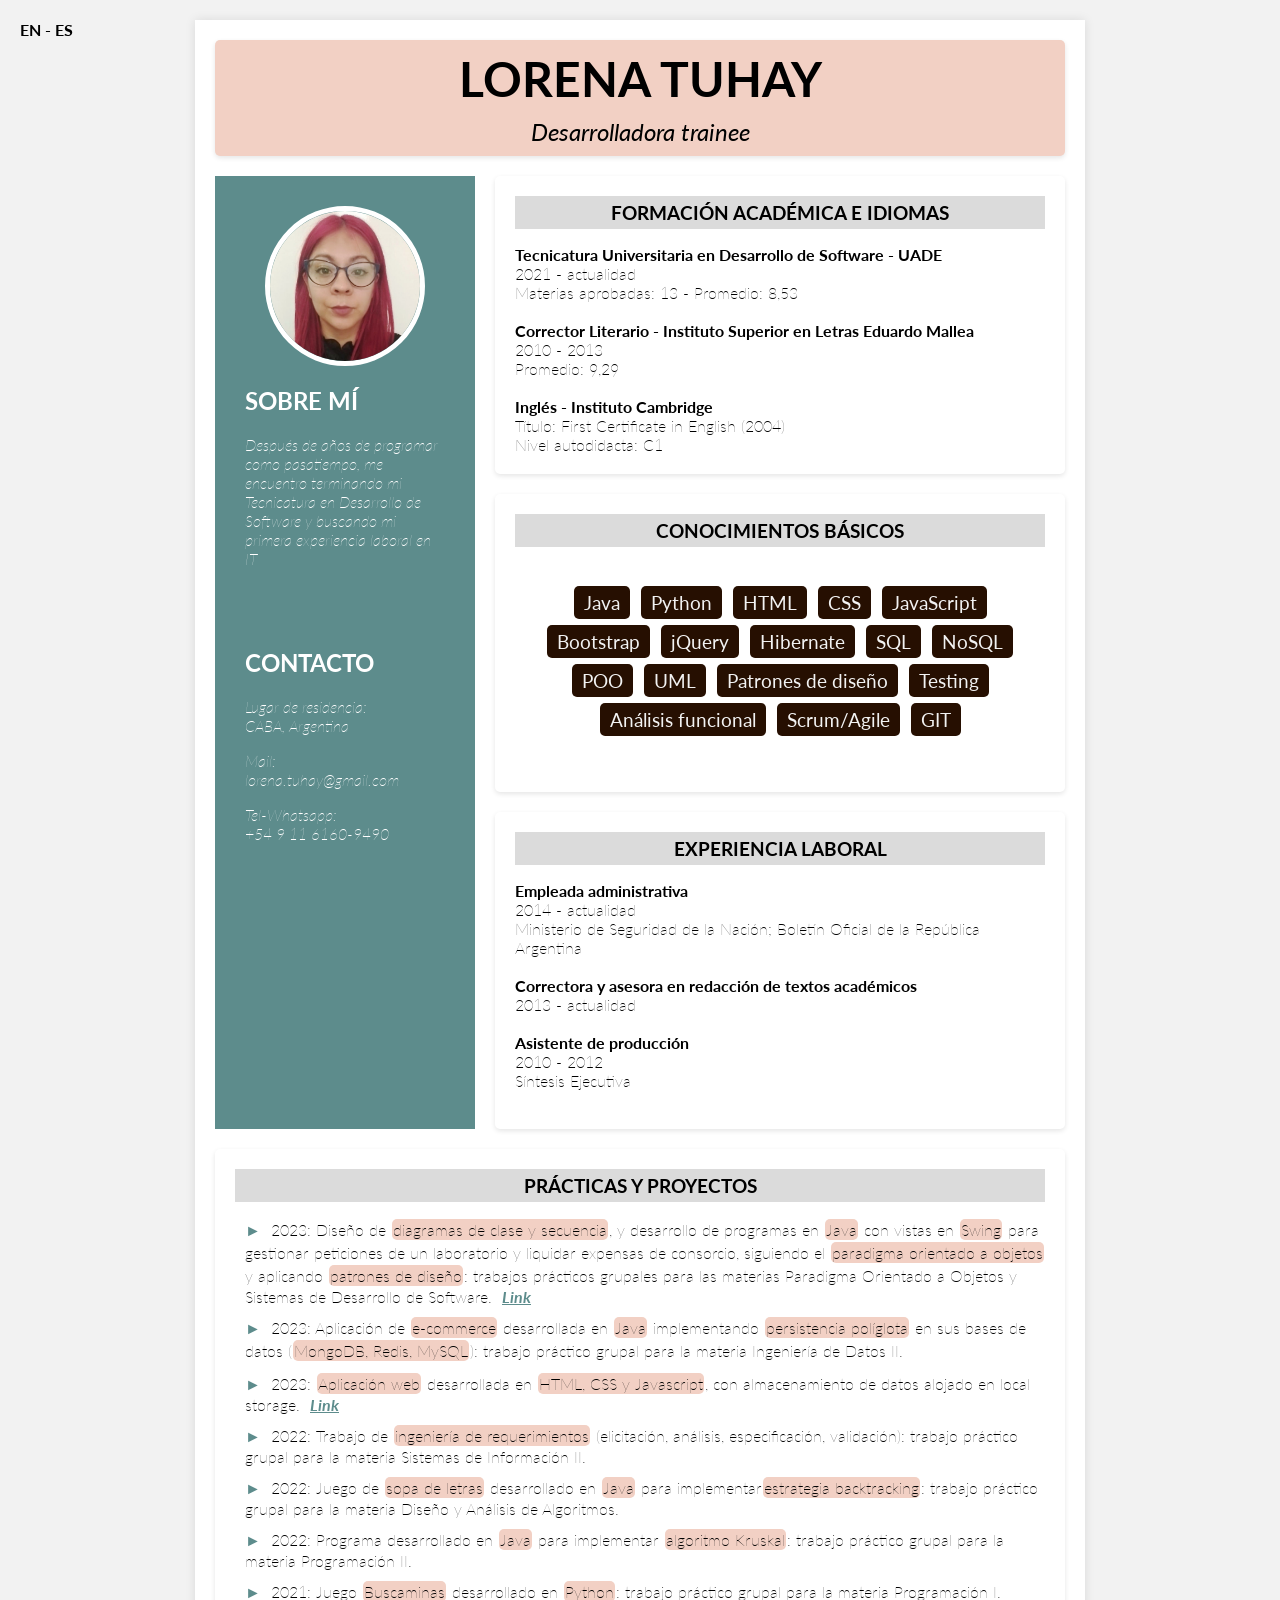
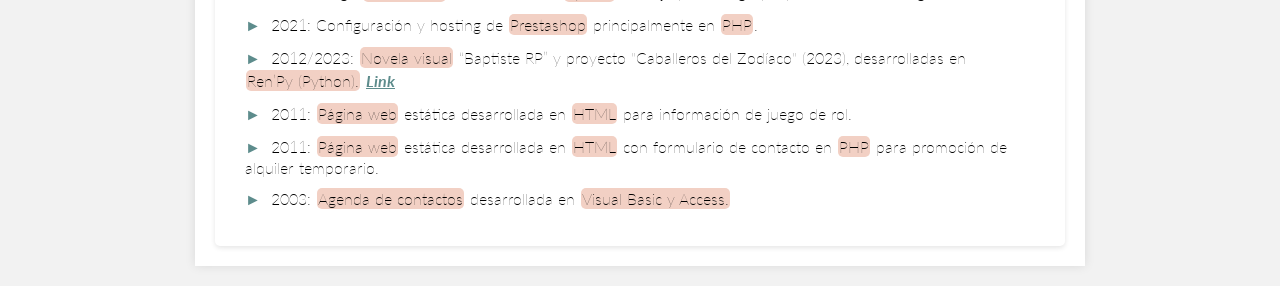
==== index.html @ 7ecaea28 "Add files via upload" ====
<!DOCTYPE html>
<html lang="es">
<head>
<meta charset="UTF-8">
<meta name="viewport" content="width=device-width, initial-scale=1.0">
<title>CV Lorena Tuhay</title>
<link rel="stylesheet" href="styles.css">
</head>
<body>
  <div class="languaje">
    <a class="languajel" href="https://ltuhay.github.io/cv-en/">EN</a> - ES
  </div>
<div class="container">
  <header>
    <div class="header-content">
      <div class="header-text">
        <h1>LORENA TUHAY</h1>
        <p class="developer">Desarrolladora trainee</p>
      </div>
    </div>
  </header>
  <div class="side-column">
    <div class="personal-info">
      <img class="foto" src="foto.jpg">
        <div class="personal">
            <h2>SOBRE MÍ</h2>
            <p>Después de años de programar como pasatiempo, me encuentro terminando mi Tecnicatura en Desarrollo de Software y buscando mi primera experiencia laboral en IT</p>
        </div>
        <div class="personal"> 
            <h2>CONTACTO</h2>
            <p>Lugar de residencia: <br>CABA, Argentina</p>
            <p>Mail: <br><a class="link-datos" href="mailto:lorena.tuhay@gmail.com">lorena.tuhay@gmail.com</a></p>
            <p>Tel-Whatsapp: <br><a class="link-datos" href="https://wa.me/5491161609490">+54 9 11 6160-9490</a></p>
        </div>
    </div>
  </div>

    <div class="section educ">
      <h2>FORMACIÓN ACADÉMICA E IDIOMAS</h2>
      <p class="subt">Tecnicatura Universitaria en Desarrollo de Software - UADE</p>
      <p class="text">2021 - actualidad </p>
      <p class="text">Materias aprobadas: 13 - Promedio: 8,53</p>
      <br>
      <p class="subt">Corrector Literario - Instituto Superior en Letras Eduardo Mallea</p>
      <p class="text">2010 - 2013 </p>
      <p class="text">Promedio: 9,29  </p>
      <br>
      <p class="subt">Inglés - Instituto Cambridge</p>
      <p class="text">Título: First Certificate in English (2004)  </p>
      <p class="text"> Nivel autodidacta: C1 </p>
    </div>
    <div class="section sw">
        <h2>CONOCIMIENTOS BÁSICOS</h2>
        <div class="skillbox">
          <span class="skill">Java</span>
          <span class="skill">Python</span>
          <span class="skill">HTML</span>
          <span class="skill">CSS</span>
          <span class="skill">JavaScript</span>
          <span class="skill">Bootstrap</span>
          <span class="skill">jQuery</span>
          <span class="skill">Hibernate</span>
          <span class="skill">SQL</span>
          <span class="skill">NoSQL</span>
          <span class="skill">POO</span>
          <span class="skill">UML</span>
          <span class="skill">Patrones de diseño</span>
          <span class="skill">Testing</span>
          <span class="skill">Análisis funcional</span>
          <span class="skill">Scrum/Agile</span>
          <span class="skill">GIT</span>
        </div>
      </div>

      <div class="section xp">
        <h2>EXPERIENCIA LABORAL</h2>
        <p class="subt">Empleada administrativa </p>
        <p class="text">2014 - actualidad </p>
        <p class="text">Ministerio de Seguridad de la Nación; Boletín Oficial de la República Argentina</p>
        <br>
        <p class="subt">Correctora y asesora en redacción de textos académicos</p>
        <p class="text">2013 - actualidad </p>
        <br>
        <p class="subt">Asistente de producción </p>
        <p class="text">2010 - 2012 </p>
        <p class="text">Síntesis Ejecutiva</p>
        <br>
    </div>  
    <div class="section proj">
        <h2>PRÁCTICAS Y PROYECTOS</h2>
        <ul class="project-list">
          <li>2023: Diseño de <span class="hl">diagramas de clase y secuencia</span>, y desarrollo de programas en <span class="hl">Java</span> con vistas en <span class="hl">Swing</span> para gestionar peticiones de un laboratorio y liquidar expensas de consorcio, siguiendo el <span class="hl">paradigma orientado a objetos</span> y aplicando <span class="hl">patrones de diseño</span>: trabajos prácticos grupales para las materias Paradigma Orientado a Objetos y Sistemas de Desarrollo de Software. <a class="link" target="_blank" href="https://github.com/LTuhay/expensas">Link</a></li>
          <li>2023: Aplicación de <span class="hl">e-commerce</span> desarrollada en <span class="hl">Java</span> implementando <span class="hl">persistencia políglota</span> en sus bases de datos (<span class="hl">MongoDB, Redis, MySQL</span>): trabajo práctico grupal para la materia Ingeniería de Datos II.</li>
          <li>2023: <span class="hl">Aplicación web</span> desarrollada en <span class="hl">HTML, CSS y Javascript</span>, con almacenamiento de datos alojado en local storage. <a class="link" target="_blank" href="https://64541ad31f47810dac352b8a--glowing-dusk-a3941d.netlify.app/">Link</a>
          <li>2022: Trabajo de <span class="hl">ingeniería de requerimientos</span> (elicitación, análisis, especificación, validación): trabajo práctico grupal para la materia Sistemas de Información II.</li>
          <li>2022: Juego de <span class="hl">sopa de letras</span> desarrollado en <span class="hl">Java</span> para implementar<span class="hl">estrategia backtracking</span>: trabajo práctico grupal para la materia Diseño y Análisis de Algoritmos.</li>
          <li>2022: Programa desarrollado en <span class="hl">Java</span> para implementar <span class="hl">algoritmo Kruskal</span>: trabajo práctico grupal para la materia Programación II.</li>
          <li>2021: Juego <span class="hl">Buscaminas</span> desarrollado en <span class="hl">Python</span>: trabajo práctico grupal para la materia Programación I.</li>
          <li>2021: Configuración y hosting de <span class="hl">Prestashop</span> principalmente en <span class="hl">PHP</span>.</li>
          <li>2012/2023: <span class="hl">Novela visual</span> “Baptiste RP” y proyecto "Caballeros del Zodíaco" (2023), desarrolladas en <span class="hl">Ren’Py (Python).</span><a class="link" target="_blank" href="juegos.html">Link</a></li>
          <li>2011: <span class="hl">Página web</span> estática desarrollada en <span class="hl">HTML</span> para información de juego de rol.</li>
          <li>2011: <span class="hl">Página web</span> estática desarrollada en <span class="hl">HTML</span> con formulario de contacto en <span class="hl">PHP</span> para promoción de alquiler temporario.</li>
          <li>2003: <span class="hl">Agenda de contactos</span> desarrollada en <span class="hl">Visual Basic y Access.</span></li>
        </ul>  
  </div>
</div>
</body>
</html>
---- styles.css ----
@import url('https://fonts.googleapis.com/css2?family=Lato:wght@900&display=swap');

@import url('https://fonts.googleapis.com/css2?family=Lato:ital,wght@0,400;0,900;1,400&family=Lato:ital@1&family=Oswald:wght@200;700&display=swap');


body {
  background-color: #F2F2F2;
  margin: 0;
  padding: 0;
  font-family: Lato;
}

.container {
  max-width: 850px;
  margin: 20px auto;
  background-color: white;
  padding: 20px;
  box-shadow: 0 0 10px rgba(0, 0, 0, 0.1);
  display: grid;
  grid-template-columns:  1fr 1fr 1fr 1fr;    
  grid-template-rows: 0.1fr 1fr 1fr;
  grid-gap: 20px;
}

header {
  grid-column-start:1;
  grid-column-end:5;
  grid-row-start:1;
  grid-row-end:2;
  background-color: #F2D0C4;
  text-align: center;
  border-radius: 5px;
  box-shadow: 0 2px 5px rgba(0, 0, 0, 0.1);
}

.side-column {
  grid-column-start: 1;    
  grid-column-end: 1;
  grid-row-start: 2;
  grid-row-end: 5;
  padding: 10px 20px 20px 20px;
  background-color: #5D8C8C;
  color: white;

}

.foto {
  margin-bottom: 20px;
  float: left; 
  margin-right: 20px; 
  margin-left: 20px;
  width: 150px;
  height: 150px;
  border-radius: 50%;
  border: 5px solid white;
}

.personal-info {
  padding: 20px 10px 10px 10px;
  border-radius: 5px;
}

.personal-info div {
  margin-bottom: 5em;
}

h1 {
  color: black;
  text-align: center;
  font-size: 3em;
  margin: 10px;
}

.developer {
  color: black;
  text-align: center;
  font-size: 1.5em;
  font-style: italic;
  padding: 0;
  margin: 10px;
}

.section {
  background-color: white;
  padding: 20px;
  border-radius: 5px;
  box-shadow: 0 2px 5px rgba(0, 0, 0, 0.1);
}

.educ {
  grid-column-start:2;
  grid-column-end: 5;
  grid-row-start:2;
  grid-row-end:3;
}

.sw {
  grid-column-start:2;
  grid-column-end: 5;
  grid-row-start:3;
  grid-row-end:4;
}

.proj {
  grid-column-start:1;
  grid-column-end: 5;
  grid-row-start:5;
  grid-row-end:6;

}

.xp {
  grid-column-start:2;
  grid-column-end: 5;
  grid-row-start:4;
  grid-row-end:5;
}

.educ h2, .sw h2, .xp h2, .proj h2 {
  background-color: #dbdbdb;
  margin-top: 0;
  padding: 5px;
  font-size: 1.2em;
  text-align: center;
}

.subt {
  font-weight: bold;
}

.text {
  font-weight: lighter;
}


.personal-info p {
  font-style: italic;
  font-weight: lighter;
}

.subt, .text {
  margin: 0;
}

.skillbox {
  padding: 20px;
  font-size: larger;
  text-align: center;
}

.skill {
  display: inline-block;
  background-color: #260F01;
  color: #F2F2F2;
  padding: 5px 10px;
  margin: 3px;
  border-radius: 5px;
}

.skill:hover {
  background-color: #F2F2F2;
  color: #260F01;
}

.projects {
  background-color: white;
  padding: 20px;
  border-radius: 5px;
  box-shadow: 0 2px 5px rgba(0, 0, 0, 0.1);
}

.project-list {
  list-style: none; 
  padding-left: 0; 
}

.project-list li {
  font-weight: lighter;
  margin-bottom: 10px; 
  margin-left: 10px;
  position: relative; 
}

.project-list li::before {
  content: "►"; 
  margin-right: 10px; 
  font-weight: bolder;
  color: #5D8C8C;
}

.link-datos {
  text-decoration: none; 
  color: white;
}

.link-datos:hover {
  text-decoration: underline; 
}

.hl {
  display: inline-block;
  background-color:#F2D0C4;
  padding: 1px;
  margin: 1px;
  border-radius: 5px;
}

.link {
  color: #5D8C8C;
  font-style: italic;
  padding-left: 5px;
  text-decoration: underline;
  font-weight: bold;
}

.link:hover {
  text-decoration: none;
}

.languaje {
  position: absolute; 
  top: 10px; 
  left: 10px;
  padding: 5px;
  margin: 5px;
  font-weight: bolder;
}

.languajel {
  color: black;
  text-decoration: none;
}

.languajel:hover {
  text-decoration: underline
}

@media (max-width: 768px) {
  .container {
    display: grid;
    grid-template-columns: 1fr;    
    grid-template-rows: 0.5fr; 
    grid-gap: 10px;
  }

  header {
    flex: 1;
  }

  h1 { 
    font-size: 2em;
  }

  .developer {
    font-size: 1em;
  }

  .header-content {
    display: flex;
    flex-direction: column;
    align-items: center;
    padding: 10px;
  }

  .foto {
    width: 150px;
    height: 150px;
    float: none; 
    margin: 0 auto 5px; 
  }



  .side-column{  
    grid-column-start:1;
    grid-column-end:2;
    grid-row-start: 2;
    grid-row-end: 3;
    padding: 0px;
  }

  .educ {
    grid-column-start:2;
    grid-column-end:5;
    grid-row-start: 2;
    grid-row-end: 3;
  }

.sw {
    grid-column-start:1;
    grid-column-end:5;
    grid-row-start: 3;
    grid-row-end: 4;
}

.proj {
  grid-column-start:1;
  grid-column-end:5;
  grid-row-start: 5;
  grid-row-end: 6;

}

.xp {
  grid-column-start:1;
  grid-column-end:5;
  grid-row-start: 4;
  grid-row-end: 5;
}

  .section {
    padding: 10px; 
  }

  

}
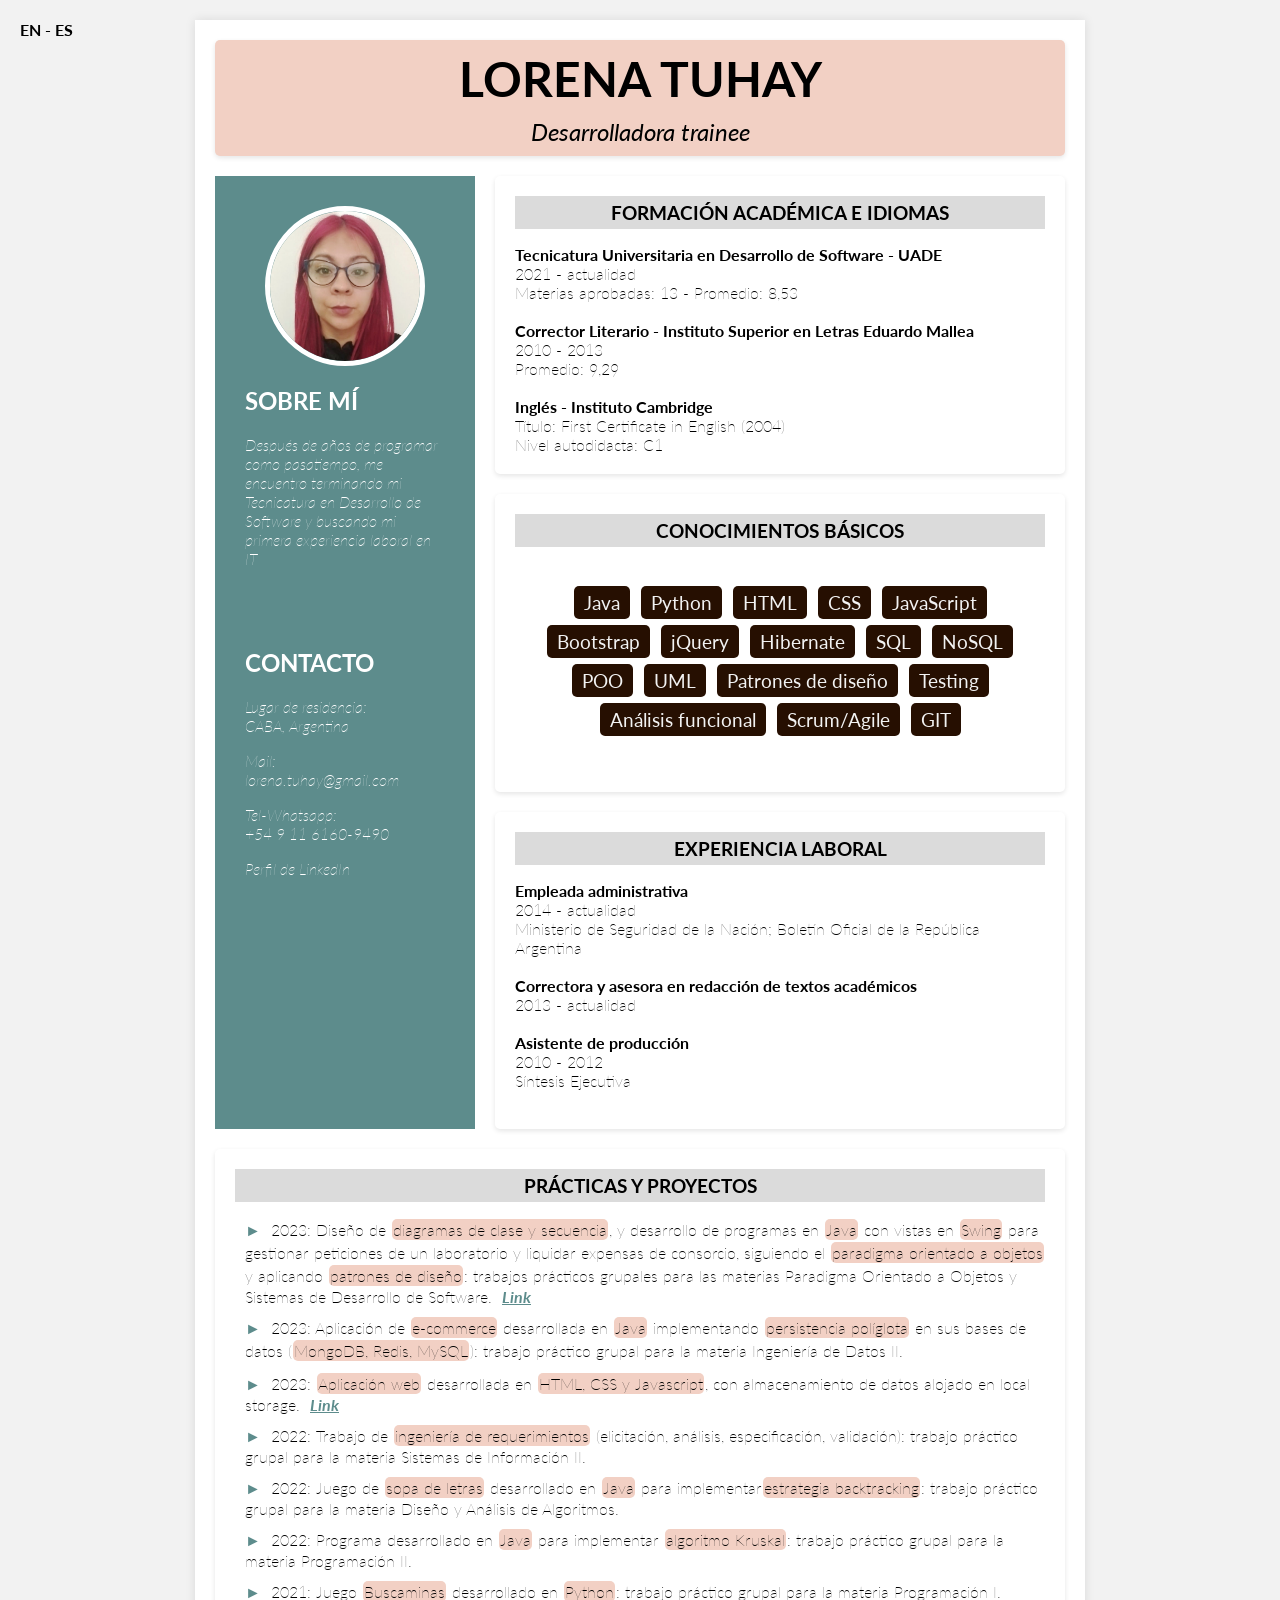
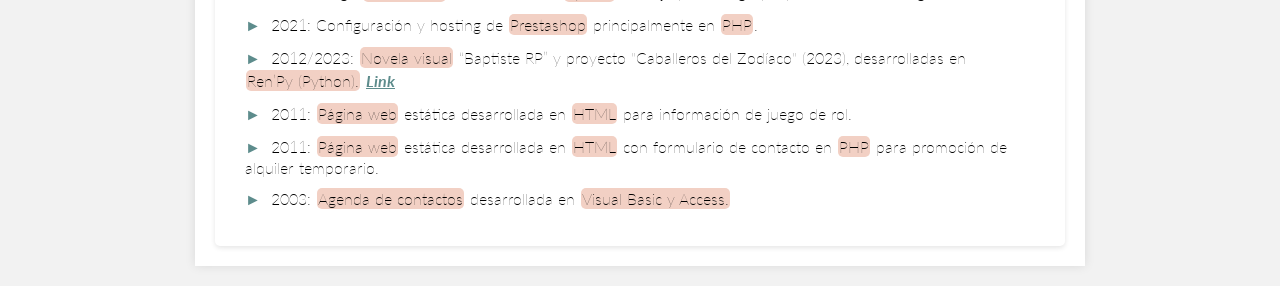
==== commit 27382e0e: "Add files via upload" ====
--- a/index.html
+++ b/index.html
@@ -31,6 +31,7 @@
             <p>Lugar de residencia: <br>CABA, Argentina</p>
             <p>Mail: <br><a class="link-datos" href="mailto:lorena.tuhay@gmail.com">lorena.tuhay@gmail.com</a></p>
             <p>Tel-Whatsapp: <br><a class="link-datos" href="https://wa.me/5491161609490">+54 9 11 6160-9490</a></p>
+            <p><a class="link-datos" href="https://www.linkedin.com/in/lorena-tuhay-292085218/">Perfil de LinkedIn</a></p>
         </div>
     </div>
   </div>
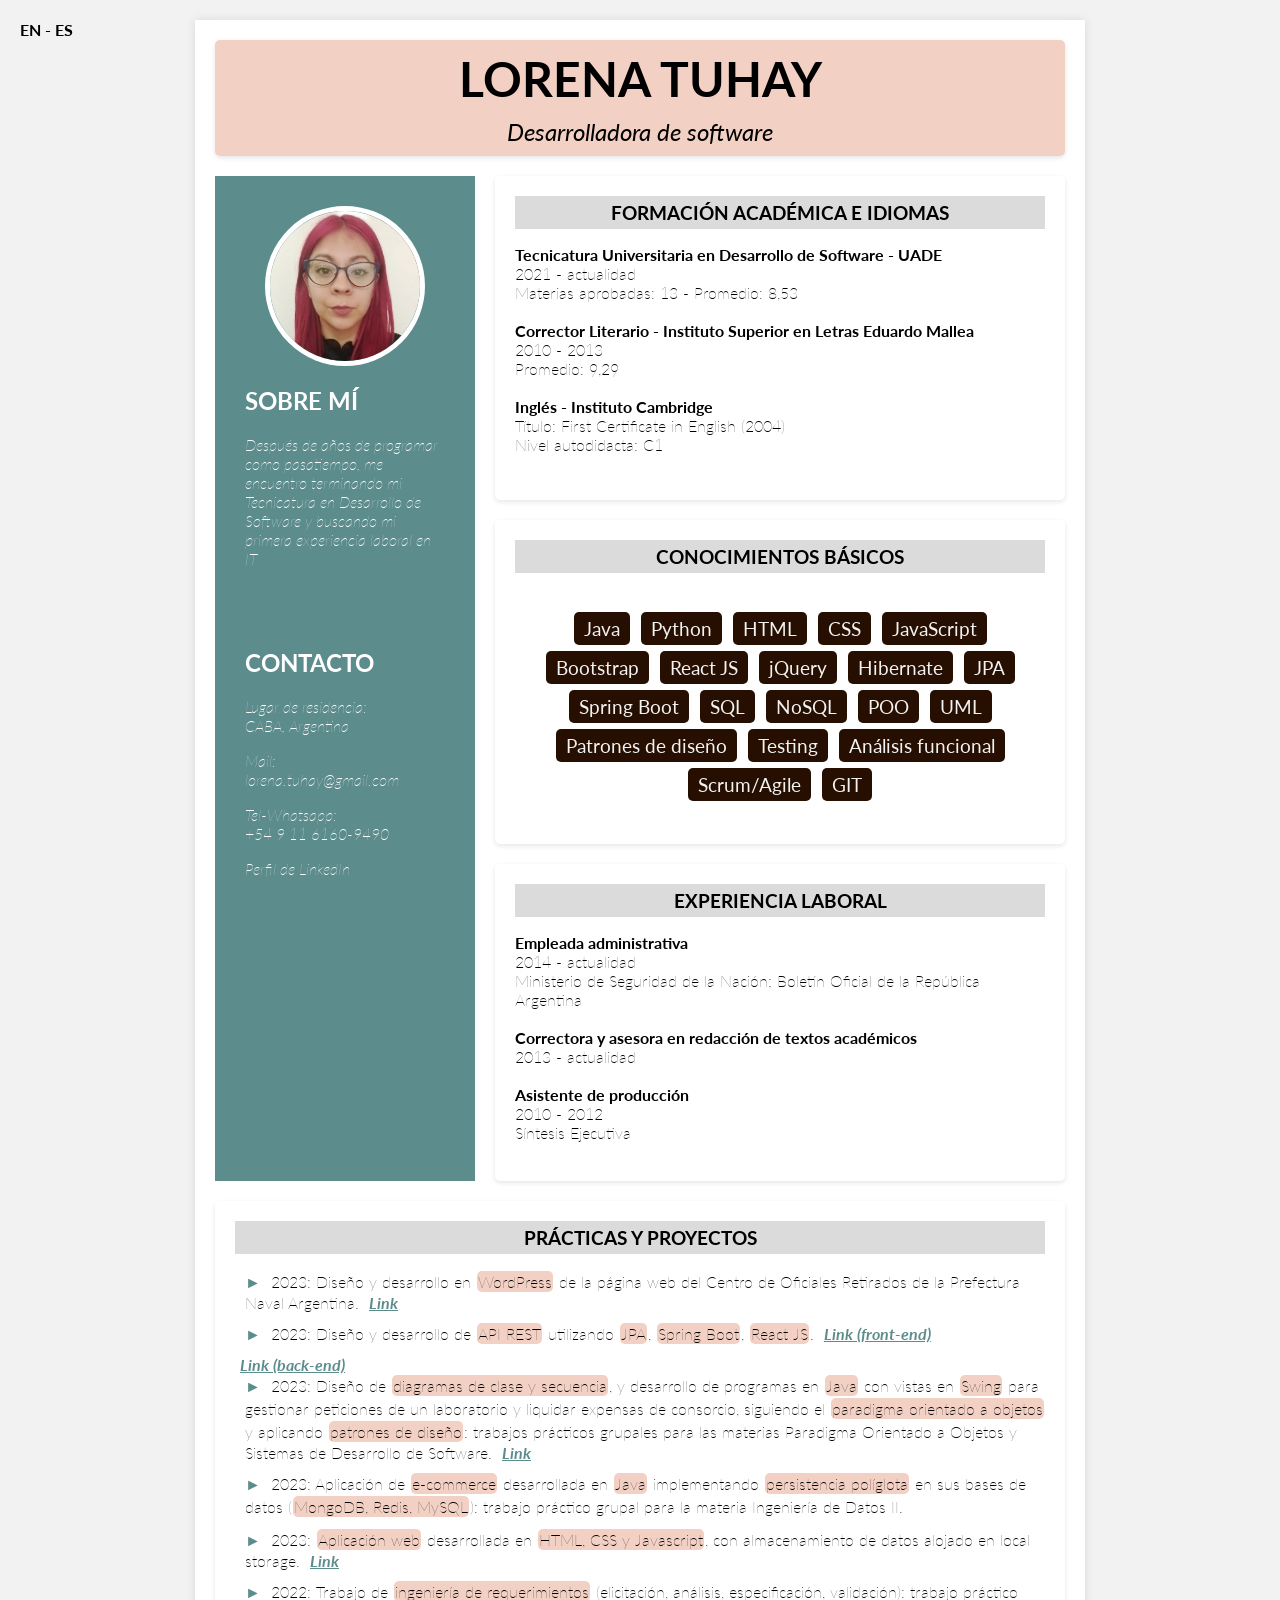
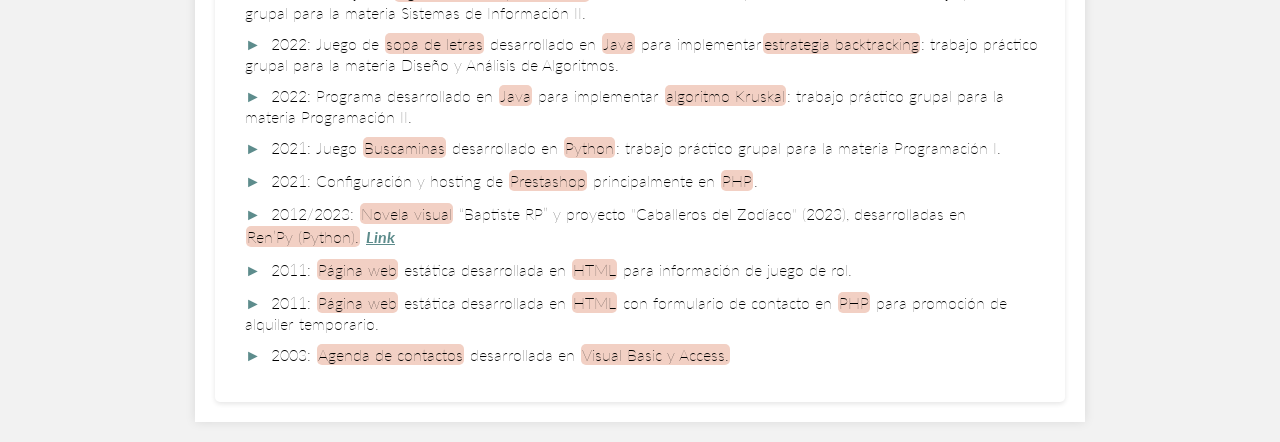
==== commit 4c8aa2e8: "Add files via upload" ====
--- a/index.html
+++ b/index.html
@@ -15,7 +15,7 @@
     <div class="header-content">
       <div class="header-text">
         <h1>LORENA TUHAY</h1>
-        <p class="developer">Desarrolladora trainee</p>
+        <p class="developer">Desarrolladora de software</p>
       </div>
     </div>
   </header>
@@ -59,8 +59,11 @@
           <span class="skill">CSS</span>
           <span class="skill">JavaScript</span>
           <span class="skill">Bootstrap</span>
+          <span class="skill">React JS</span>
           <span class="skill">jQuery</span>
           <span class="skill">Hibernate</span>
+          <span class="skill">JPA</span>
+          <span class="skill">Spring Boot</span>
           <span class="skill">SQL</span>
           <span class="skill">NoSQL</span>
           <span class="skill">POO</span>
@@ -90,6 +93,8 @@
     <div class="section proj">
         <h2>PRÁCTICAS Y PROYECTOS</h2>
         <ul class="project-list">
+          <li>2023: Diseño y desarrollo en <span class="hl">WordPress</span> de la página web del Centro de Oficiales Retirados de la Prefectura Naval Argentina. <a class="link" target="_blank" href="https://corpna.mutual.ar/">Link</a></li>
+          <li>2023: Diseño y desarrollo de <span class="hl">API REST</span> utilizando <span class="hl">JPA</span>, <span class="hl">Spring Boot</span>, <span class="hl">React JS</span>. <a class="link" target="_blank" href="https://github.com/LTuhay/reclamos_front">Link (front-end)</a></li> <a class="link" target="_blank" href="https://github.com/LTuhay/reclamos_back">Link (back-end)</a></li>
           <li>2023: Diseño de <span class="hl">diagramas de clase y secuencia</span>, y desarrollo de programas en <span class="hl">Java</span> con vistas en <span class="hl">Swing</span> para gestionar peticiones de un laboratorio y liquidar expensas de consorcio, siguiendo el <span class="hl">paradigma orientado a objetos</span> y aplicando <span class="hl">patrones de diseño</span>: trabajos prácticos grupales para las materias Paradigma Orientado a Objetos y Sistemas de Desarrollo de Software. <a class="link" target="_blank" href="https://github.com/LTuhay/expensas">Link</a></li>
           <li>2023: Aplicación de <span class="hl">e-commerce</span> desarrollada en <span class="hl">Java</span> implementando <span class="hl">persistencia políglota</span> en sus bases de datos (<span class="hl">MongoDB, Redis, MySQL</span>): trabajo práctico grupal para la materia Ingeniería de Datos II.</li>
           <li>2023: <span class="hl">Aplicación web</span> desarrollada en <span class="hl">HTML, CSS y Javascript</span>, con almacenamiento de datos alojado en local storage. <a class="link" target="_blank" href="https://64541ad31f47810dac352b8a--glowing-dusk-a3941d.netlify.app/">Link</a>
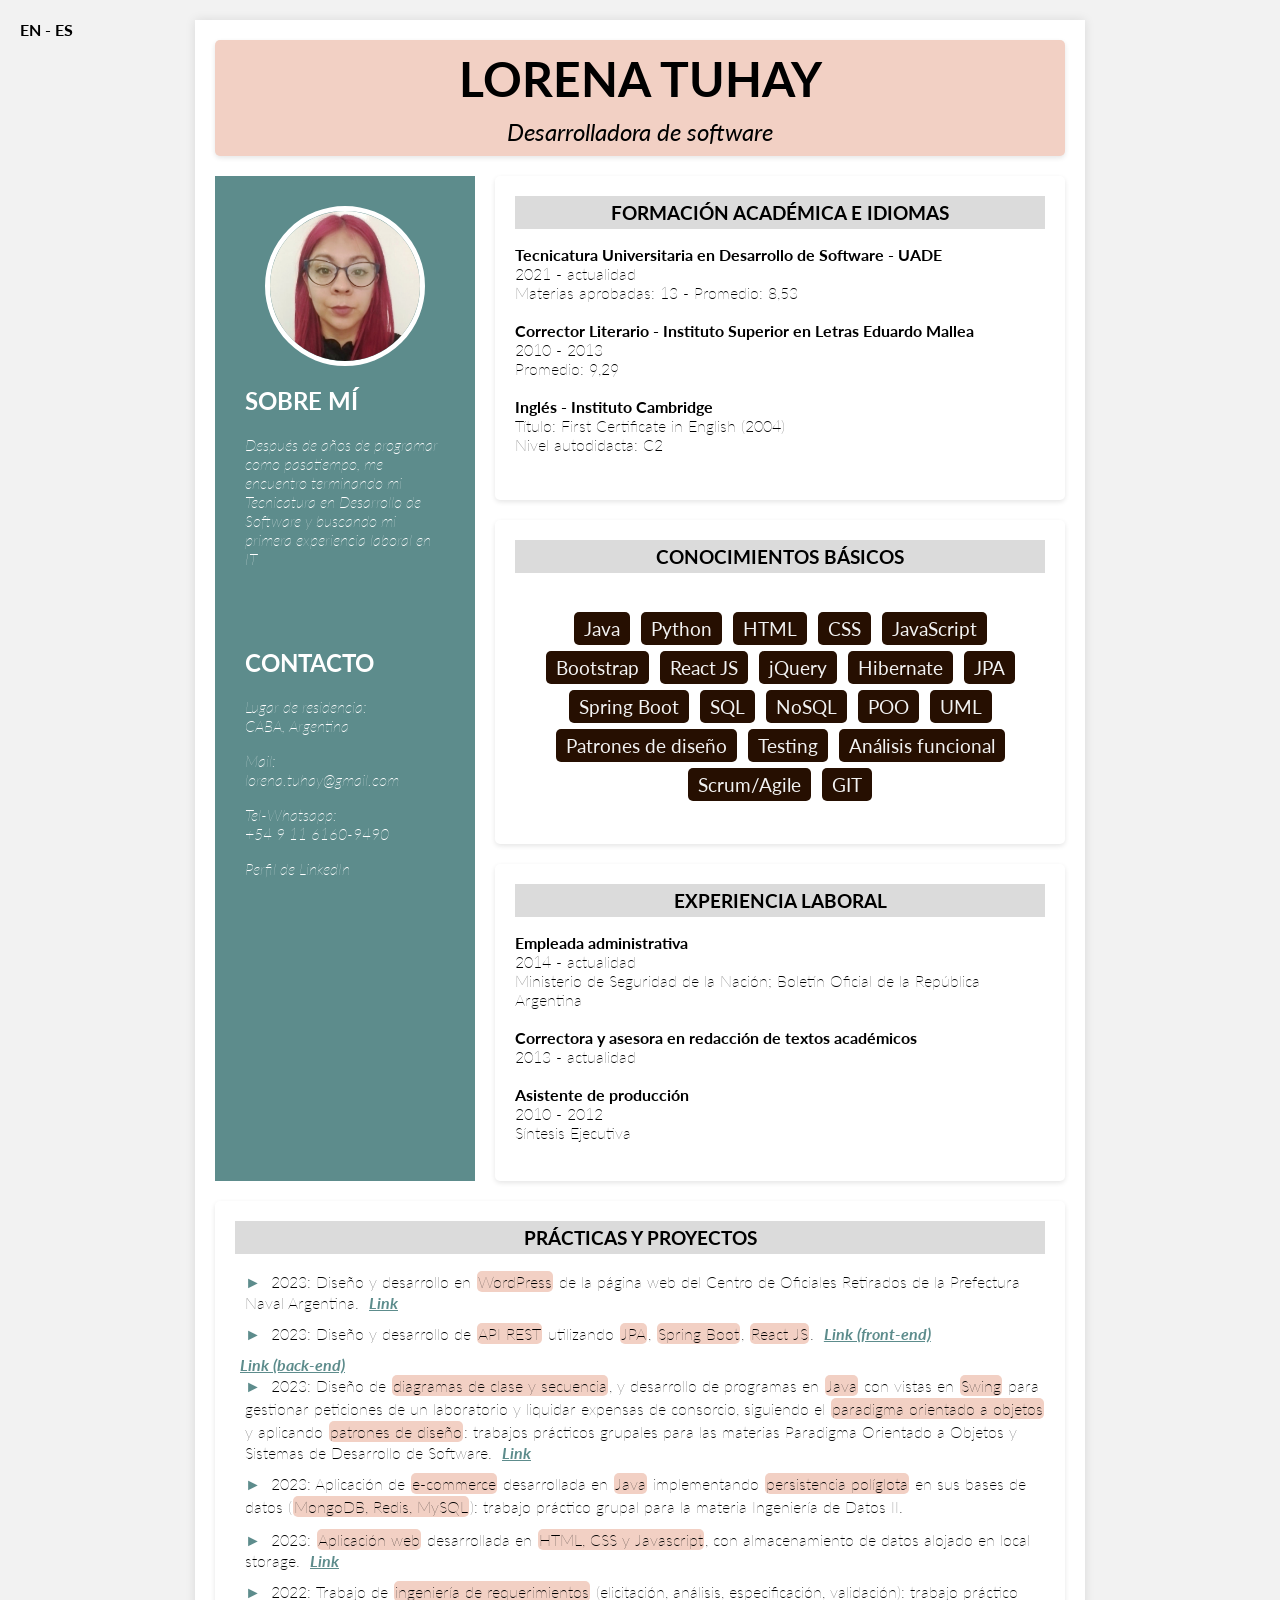
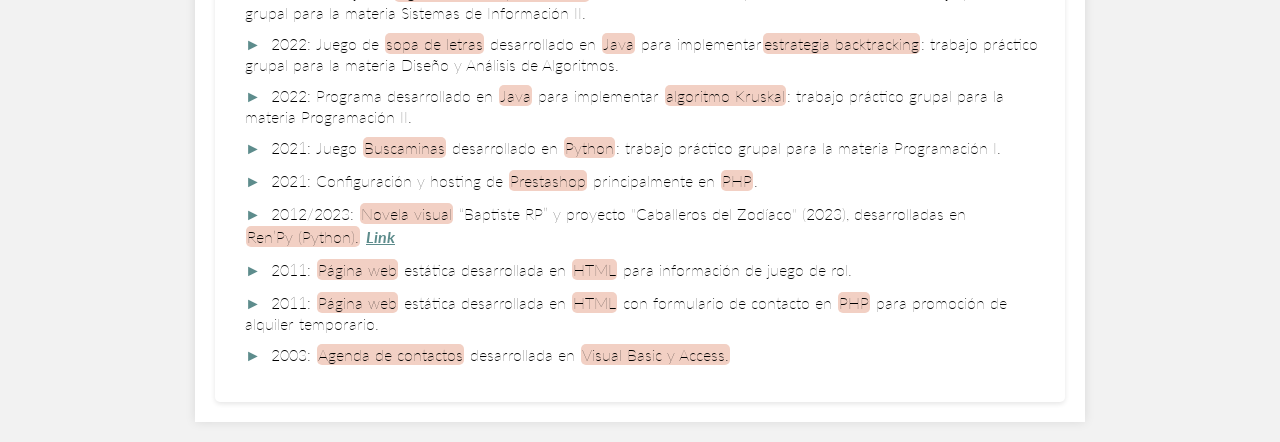
==== commit 544c9f49: "Update index.html" ====
--- a/index.html
+++ b/index.html
@@ -48,7 +48,7 @@
       <br>
       <p class="subt">Inglés - Instituto Cambridge</p>
       <p class="text">Título: First Certificate in English (2004)  </p>
-      <p class="text"> Nivel autodidacta: C1 </p>
+      <p class="text"> Nivel autodidacta: C2 </p>
     </div>
     <div class="section sw">
         <h2>CONOCIMIENTOS BÁSICOS</h2>
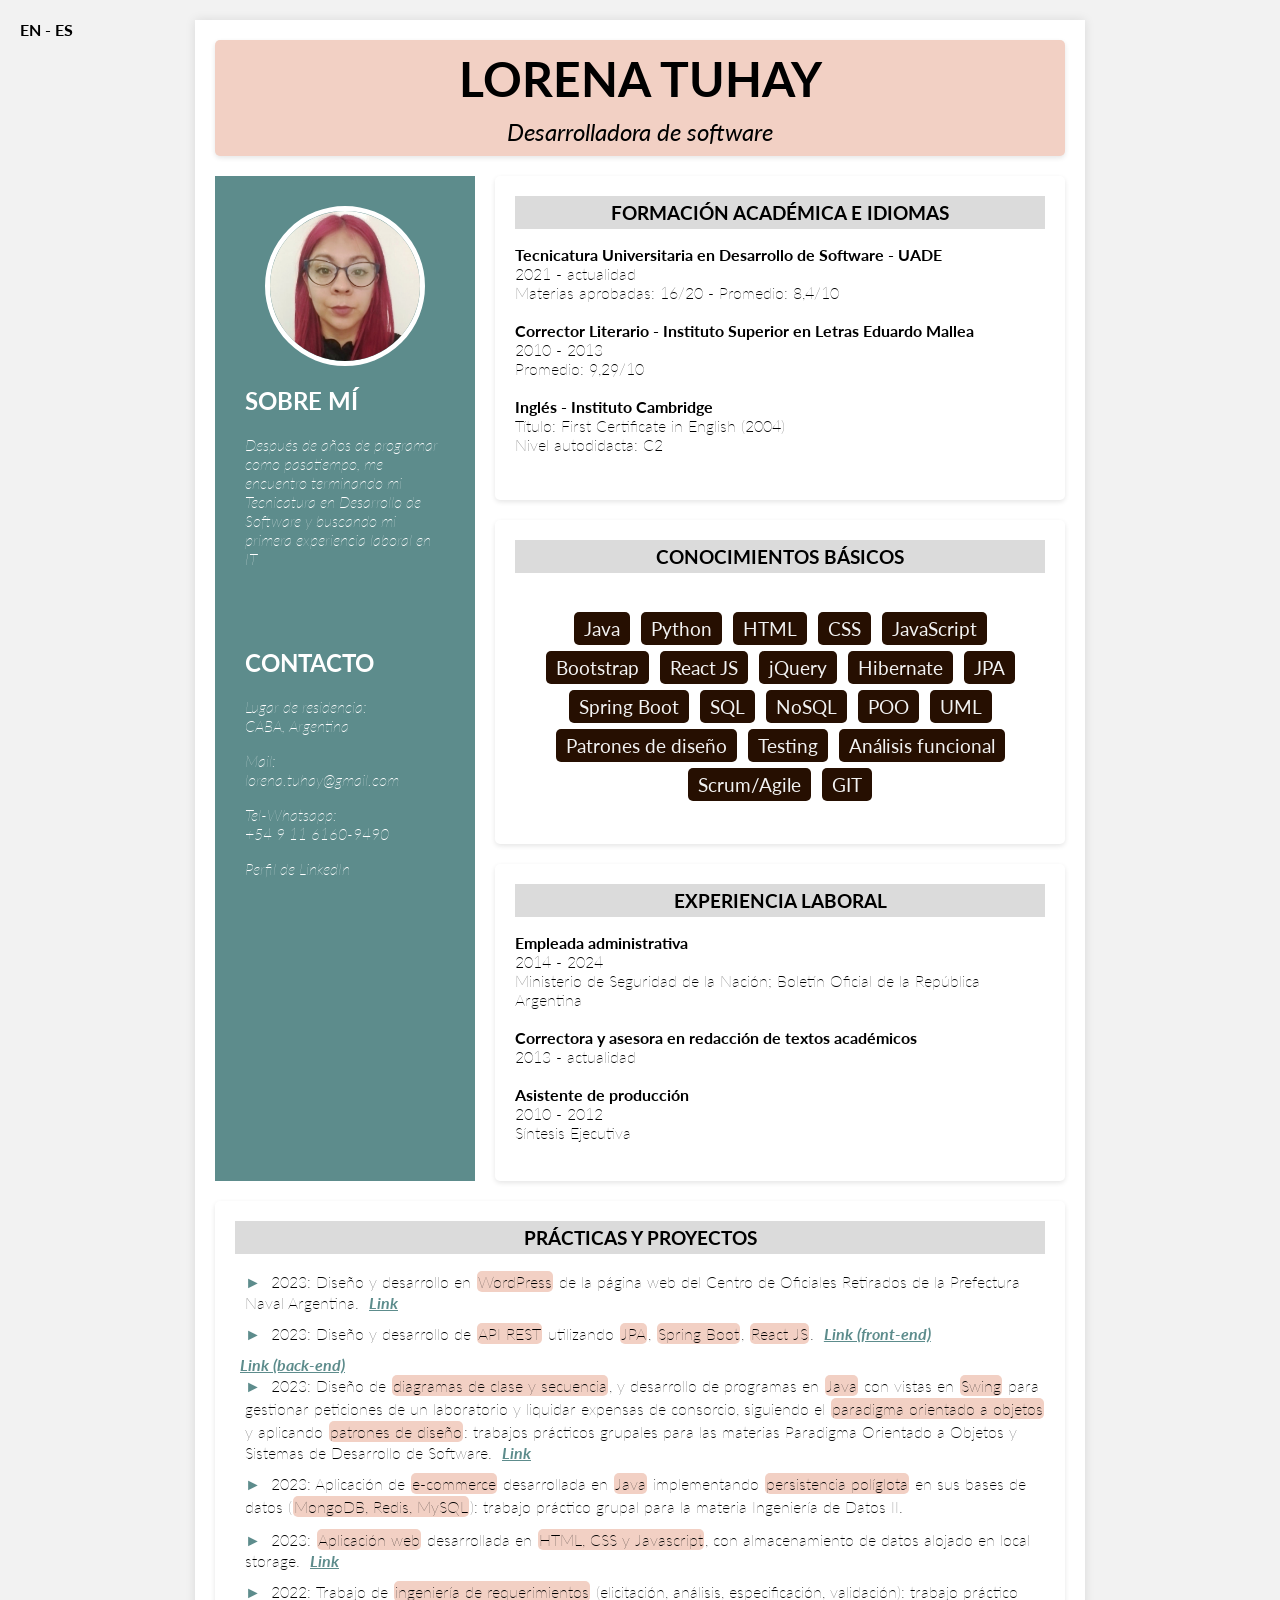
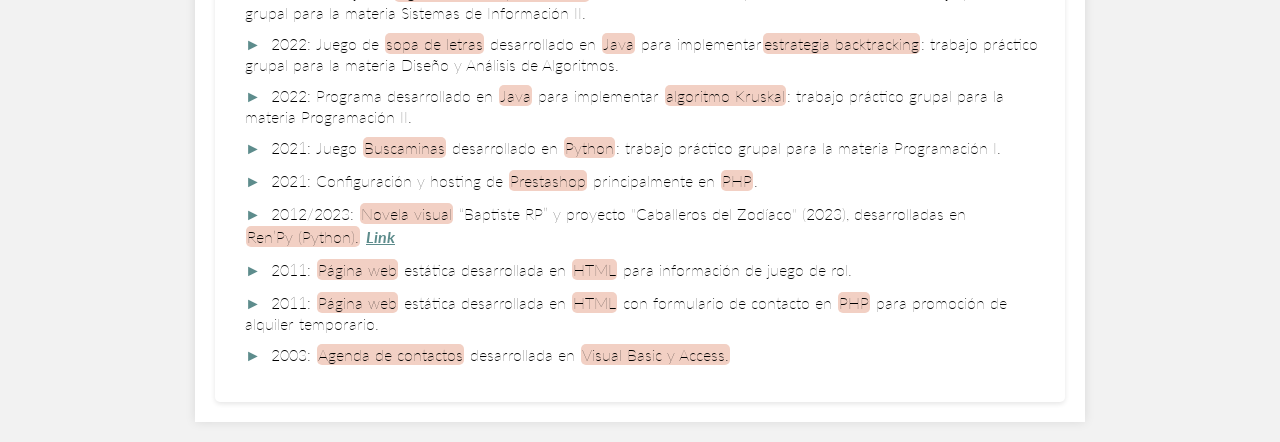
==== commit 313caba3: "Add files via upload" ====
--- a/index.html
+++ b/index.html
@@ -40,11 +40,11 @@
       <h2>FORMACIÓN ACADÉMICA E IDIOMAS</h2>
       <p class="subt">Tecnicatura Universitaria en Desarrollo de Software - UADE</p>
       <p class="text">2021 - actualidad </p>
-      <p class="text">Materias aprobadas: 13 - Promedio: 8,53</p>
+      <p class="text">Materias aprobadas: 16/20 - Promedio: 8,4/10</p>
       <br>
       <p class="subt">Corrector Literario - Instituto Superior en Letras Eduardo Mallea</p>
       <p class="text">2010 - 2013 </p>
-      <p class="text">Promedio: 9,29  </p>
+      <p class="text">Promedio: 9,29/10  </p>
       <br>
       <p class="subt">Inglés - Instituto Cambridge</p>
       <p class="text">Título: First Certificate in English (2004)  </p>
@@ -79,7 +79,7 @@
       <div class="section xp">
         <h2>EXPERIENCIA LABORAL</h2>
         <p class="subt">Empleada administrativa </p>
-        <p class="text">2014 - actualidad </p>
+        <p class="text">2014 - 2024 </p>
         <p class="text">Ministerio de Seguridad de la Nación; Boletín Oficial de la República Argentina</p>
         <br>
         <p class="subt">Correctora y asesora en redacción de textos académicos</p>
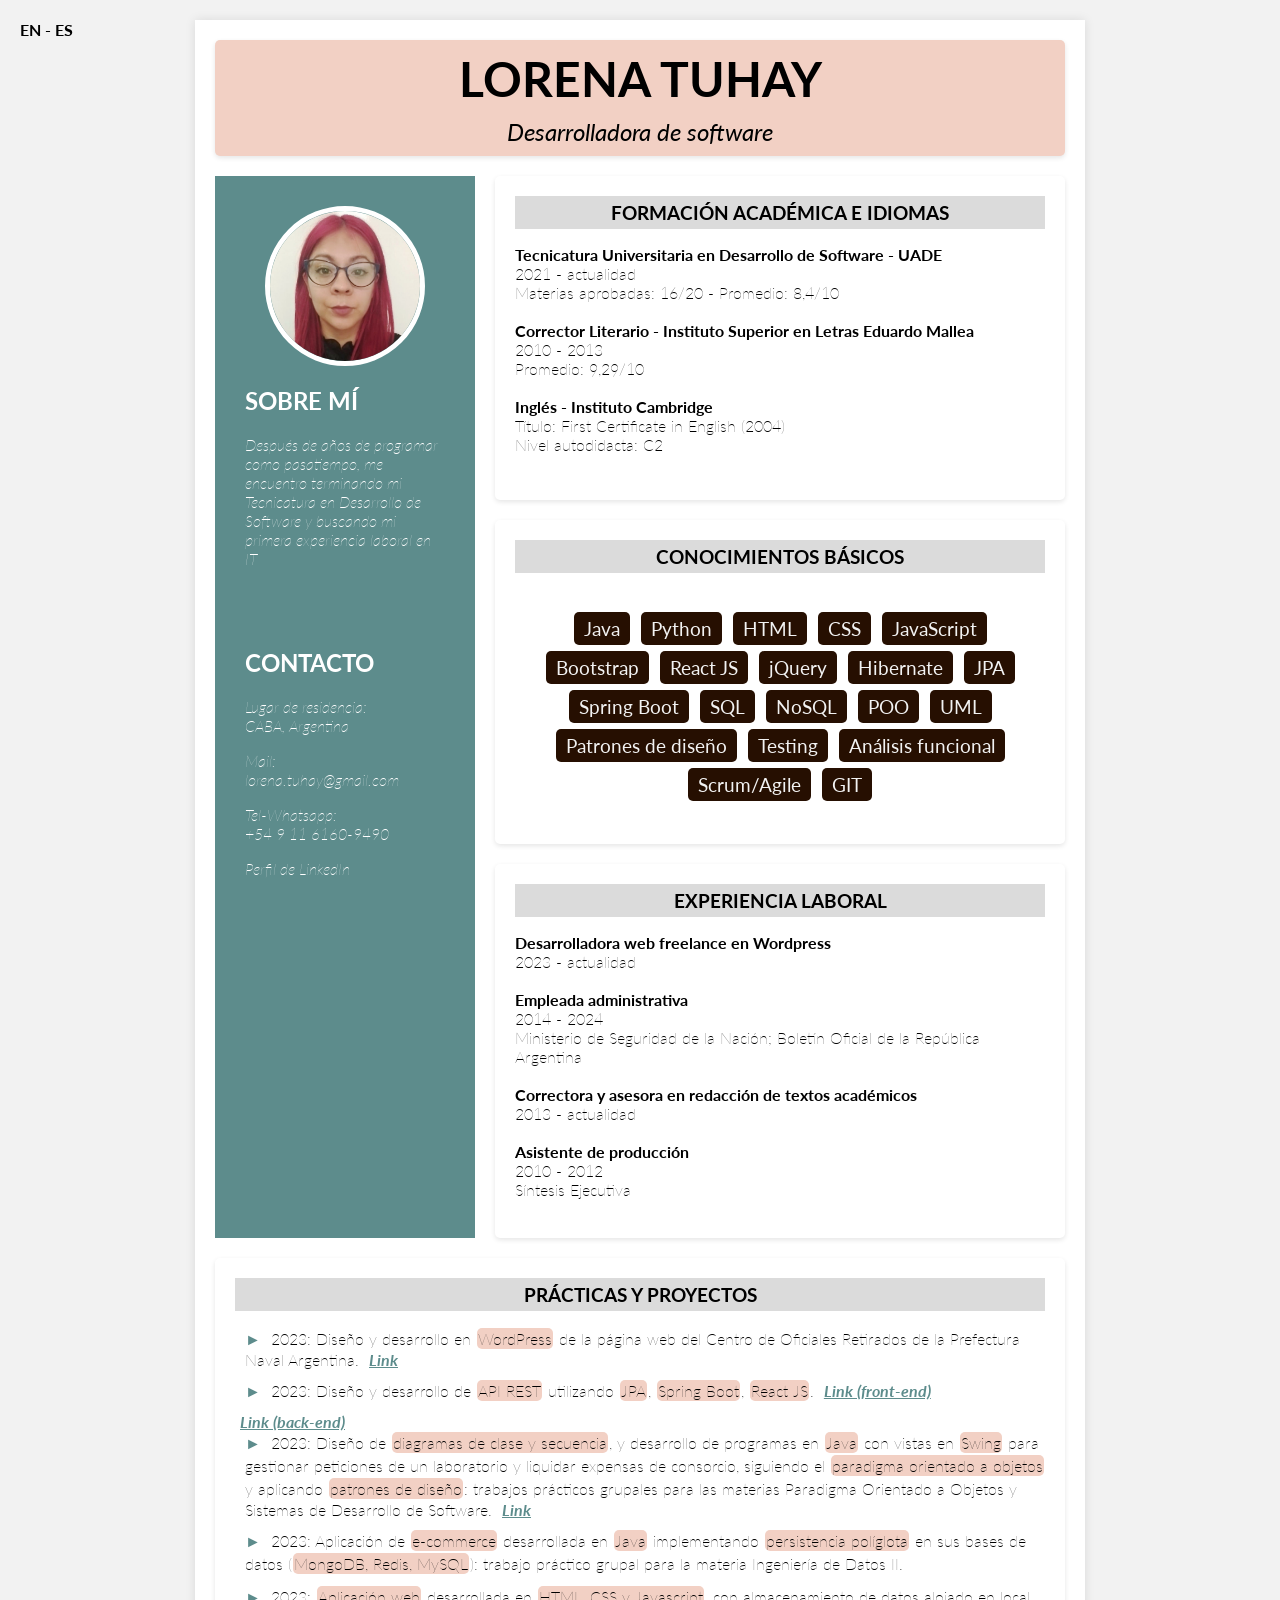
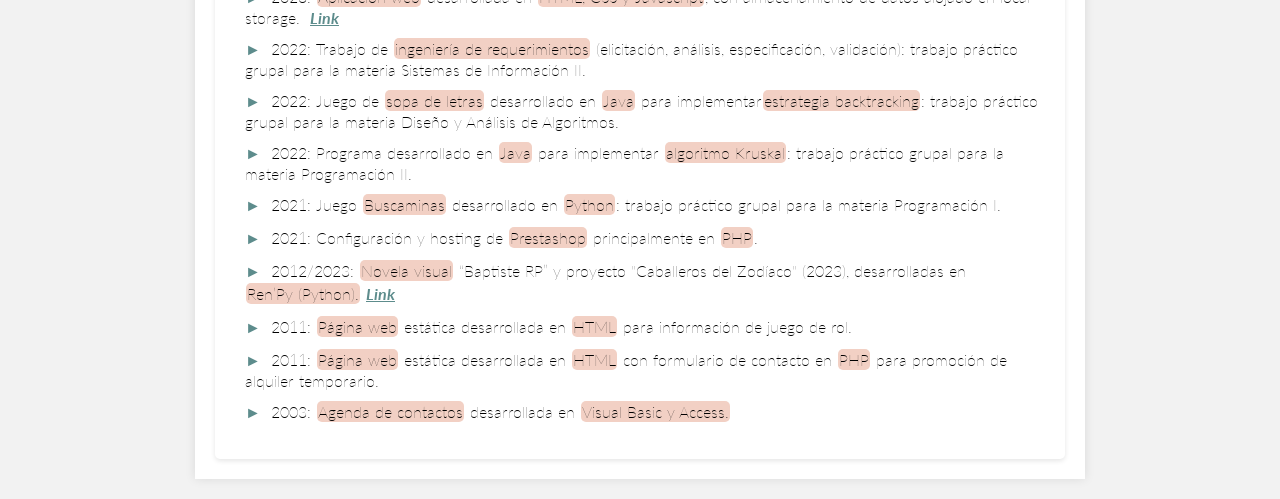
==== commit 3782fcee: "Add files via upload" ====
--- a/index.html
+++ b/index.html
@@ -78,6 +78,9 @@
 
       <div class="section xp">
         <h2>EXPERIENCIA LABORAL</h2>
+        <p class="subt">Desarrolladora web freelance en Wordpress </p>
+        <p class="text">2023 - actualidad </p>
+        <br>
         <p class="subt">Empleada administrativa </p>
         <p class="text">2014 - 2024 </p>
         <p class="text">Ministerio de Seguridad de la Nación; Boletín Oficial de la República Argentina</p>
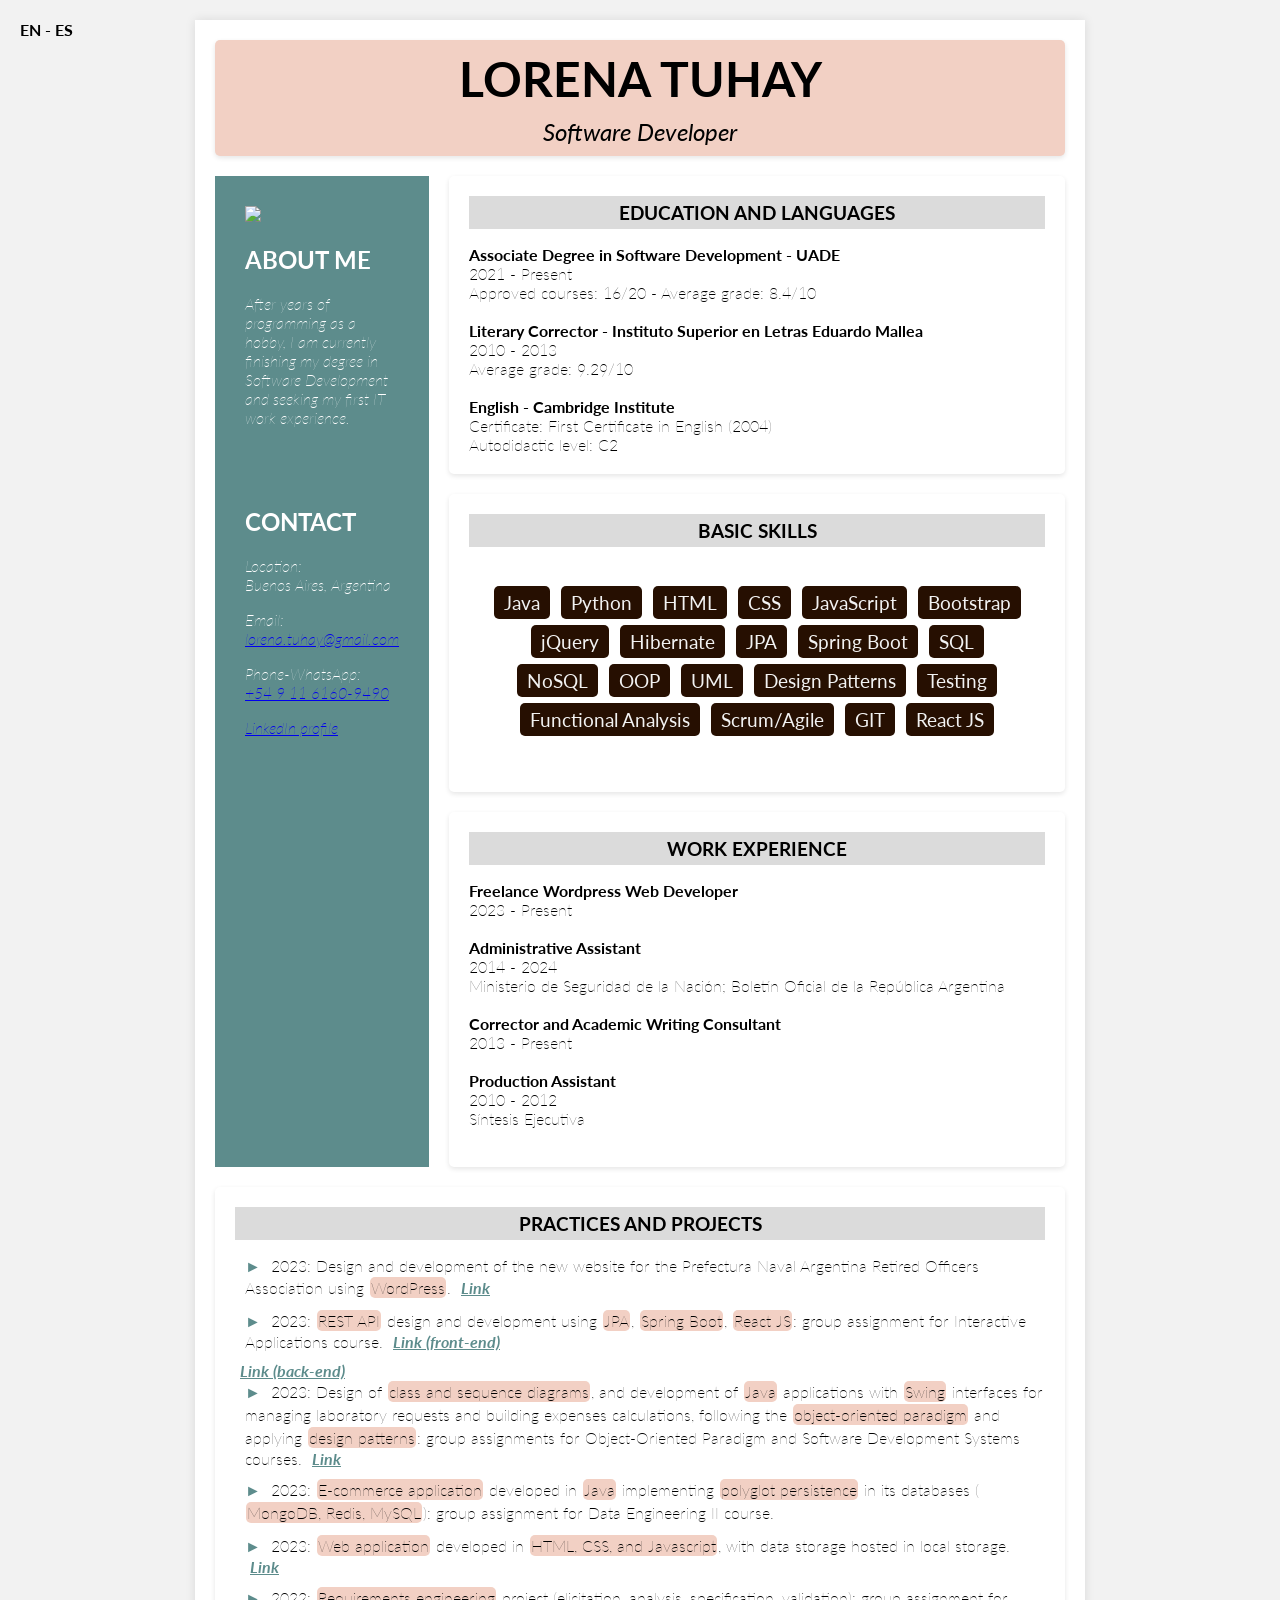
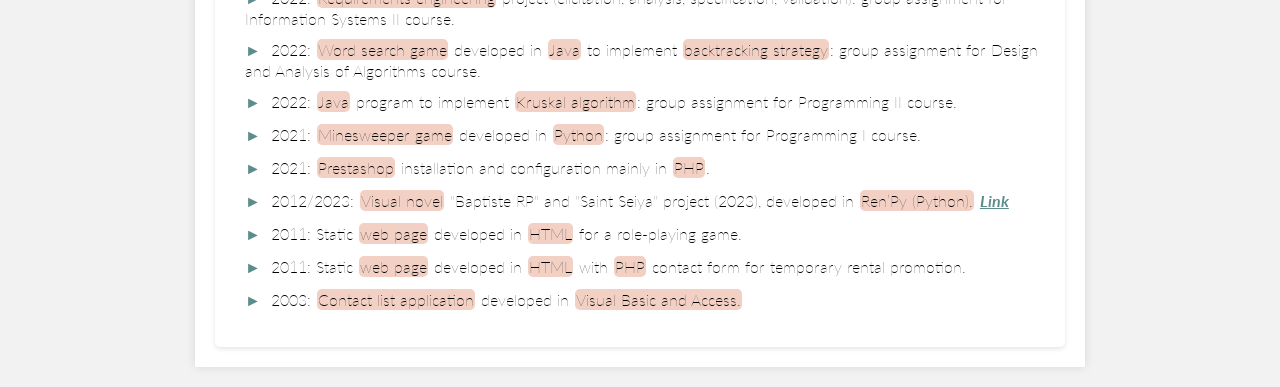
==== commit d2762f78: "Add files via upload" ====
--- a/index.html
+++ b/index.html
@@ -1,57 +1,57 @@
 <!DOCTYPE html>
-<html lang="es">
+<html lang="en">
 <head>
 <meta charset="UTF-8">
 <meta name="viewport" content="width=device-width, initial-scale=1.0">
-<title>CV Lorena Tuhay</title>
+<title>Lorena Tuhay's CV</title>
 <link rel="stylesheet" href="styles.css">
 </head>
 <body>
   <div class="languaje">
-    <a class="languajel" href="https://ltuhay.github.io/cv-en/">EN</a> - ES
+    EN - <a class="languajel" href="https://ltuhay.github.io/cv-es/">ES</a>
   </div>
 <div class="container">
   <header>
     <div class="header-content">
       <div class="header-text">
         <h1>LORENA TUHAY</h1>
-        <p class="developer">Desarrolladora de software</p>
+        <p class="developer">Software Developer</p>
       </div>
     </div>
   </header>
   <div class="side-column">
     <div class="personal-info">
-      <img class="foto" src="foto.jpg">
+      <img class="pic" src="pic.jpg">
         <div class="personal">
-            <h2>SOBRE MÍ</h2>
-            <p>Después de años de programar como pasatiempo, me encuentro terminando mi Tecnicatura en Desarrollo de Software y buscando mi primera experiencia laboral en IT</p>
+            <h2>ABOUT ME</h2>
+            <p>After years of programming as a hobby, I am currently finishing my degree in Software Development and seeking my first IT work experience.</p>
         </div>
         <div class="personal"> 
-            <h2>CONTACTO</h2>
-            <p>Lugar de residencia: <br>CABA, Argentina</p>
-            <p>Mail: <br><a class="link-datos" href="mailto:lorena.tuhay@gmail.com">lorena.tuhay@gmail.com</a></p>
-            <p>Tel-Whatsapp: <br><a class="link-datos" href="https://wa.me/5491161609490">+54 9 11 6160-9490</a></p>
-            <p><a class="link-datos" href="https://www.linkedin.com/in/lorena-tuhay-292085218/">Perfil de LinkedIn</a></p>
+            <h2>CONTACT</h2>
+            <p>Location: <br>Buenos Aires, Argentina</p>
+            <p>Email: <br><a class="link-data" href="mailto:lorena.tuhay@gmail.com">lorena.tuhay@gmail.com</a></p>
+            <p>Phone-WhatsApp: <br><a class="link-data" href="https://wa.me/5491161609490">+54 9 11 6160-9490</a></p>
+            <p><a class="link-data" href="https://www.linkedin.com/in/lorena-tuhay-292085218/">LinkedIn profile</a></p>
         </div>
     </div>
   </div>
 
     <div class="section educ">
-      <h2>FORMACIÓN ACADÉMICA E IDIOMAS</h2>
-      <p class="subt">Tecnicatura Universitaria en Desarrollo de Software - UADE</p>
-      <p class="text">2021 - actualidad </p>
-      <p class="text">Materias aprobadas: 16/20 - Promedio: 8,4/10</p>
+      <h2>EDUCATION AND LANGUAGES</h2>
+      <p class="subt">Associate Degree in Software Development - UADE</p>
+      <p class="text">2021 - Present </p>
+      <p class="text">Approved courses: 16/20 - Average grade: 8.4/10</p>
       <br>
-      <p class="subt">Corrector Literario - Instituto Superior en Letras Eduardo Mallea</p>
+      <p class="subt">Literary Corrector - Instituto Superior en Letras Eduardo Mallea</p>
       <p class="text">2010 - 2013 </p>
-      <p class="text">Promedio: 9,29/10  </p>
+      <p class="text">Average grade: 9.29/10</p>
       <br>
-      <p class="subt">Inglés - Instituto Cambridge</p>
-      <p class="text">Título: First Certificate in English (2004)  </p>
-      <p class="text"> Nivel autodidacta: C2 </p>
+      <p class="subt">English - Cambridge Institute</p>
+      <p class="text">Certificate: First Certificate in English (2004)  </p>
+      <p class="text"> Autodidactic level: C2 </p>
     </div>
     <div class="section sw">
-        <h2>CONOCIMIENTOS BÁSICOS</h2>
+        <h2>BASIC SKILLS</h2>
         <div class="skillbox">
           <span class="skill">Java</span>
           <span class="skill">Python</span>
@@ -59,57 +59,57 @@
           <span class="skill">CSS</span>
           <span class="skill">JavaScript</span>
           <span class="skill">Bootstrap</span>
-          <span class="skill">React JS</span>
           <span class="skill">jQuery</span>
           <span class="skill">Hibernate</span>
           <span class="skill">JPA</span>
           <span class="skill">Spring Boot</span>
           <span class="skill">SQL</span>
           <span class="skill">NoSQL</span>
-          <span class="skill">POO</span>
+          <span class="skill">OOP</span>
           <span class="skill">UML</span>
-          <span class="skill">Patrones de diseño</span>
+          <span class="skill">Design Patterns</span>
           <span class="skill">Testing</span>
-          <span class="skill">Análisis funcional</span>
+          <span class="skill">Functional Analysis</span>
           <span class="skill">Scrum/Agile</span>
           <span class="skill">GIT</span>
+          <span class="skill">React JS</span>
         </div>
       </div>
 
       <div class="section xp">
-        <h2>EXPERIENCIA LABORAL</h2>
-        <p class="subt">Desarrolladora web freelance en Wordpress </p>
-        <p class="text">2023 - actualidad </p>
+        <h2>WORK EXPERIENCE</h2>
+        <p class="subt">Freelance Wordpress Web Developer </p>
+        <p class="text">2023 - Present </p>
         <br>
-        <p class="subt">Empleada administrativa </p>
+        <p class="subt">Administrative Assistant</p>
         <p class="text">2014 - 2024 </p>
         <p class="text">Ministerio de Seguridad de la Nación; Boletín Oficial de la República Argentina</p>
         <br>
-        <p class="subt">Correctora y asesora en redacción de textos académicos</p>
-        <p class="text">2013 - actualidad </p>
+        <p class="subt">Corrector and Academic Writing Consultant</p>
+        <p class="text">2013 - Present </p>
         <br>
-        <p class="subt">Asistente de producción </p>
+        <p class="subt">Production Assistant </p>
         <p class="text">2010 - 2012 </p>
         <p class="text">Síntesis Ejecutiva</p>
         <br>
     </div>  
     <div class="section proj">
-        <h2>PRÁCTICAS Y PROYECTOS</h2>
+        <h2>PRACTICES AND PROJECTS</h2>
         <ul class="project-list">
-          <li>2023: Diseño y desarrollo en <span class="hl">WordPress</span> de la página web del Centro de Oficiales Retirados de la Prefectura Naval Argentina. <a class="link" target="_blank" href="https://corpna.mutual.ar/">Link</a></li>
-          <li>2023: Diseño y desarrollo de <span class="hl">API REST</span> utilizando <span class="hl">JPA</span>, <span class="hl">Spring Boot</span>, <span class="hl">React JS</span>. <a class="link" target="_blank" href="https://github.com/LTuhay/reclamos_front">Link (front-end)</a></li> <a class="link" target="_blank" href="https://github.com/LTuhay/reclamos_back">Link (back-end)</a></li>
-          <li>2023: Diseño de <span class="hl">diagramas de clase y secuencia</span>, y desarrollo de programas en <span class="hl">Java</span> con vistas en <span class="hl">Swing</span> para gestionar peticiones de un laboratorio y liquidar expensas de consorcio, siguiendo el <span class="hl">paradigma orientado a objetos</span> y aplicando <span class="hl">patrones de diseño</span>: trabajos prácticos grupales para las materias Paradigma Orientado a Objetos y Sistemas de Desarrollo de Software. <a class="link" target="_blank" href="https://github.com/LTuhay/expensas">Link</a></li>
-          <li>2023: Aplicación de <span class="hl">e-commerce</span> desarrollada en <span class="hl">Java</span> implementando <span class="hl">persistencia políglota</span> en sus bases de datos (<span class="hl">MongoDB, Redis, MySQL</span>): trabajo práctico grupal para la materia Ingeniería de Datos II.</li>
-          <li>2023: <span class="hl">Aplicación web</span> desarrollada en <span class="hl">HTML, CSS y Javascript</span>, con almacenamiento de datos alojado en local storage. <a class="link" target="_blank" href="https://64541ad31f47810dac352b8a--glowing-dusk-a3941d.netlify.app/">Link</a>
-          <li>2022: Trabajo de <span class="hl">ingeniería de requerimientos</span> (elicitación, análisis, especificación, validación): trabajo práctico grupal para la materia Sistemas de Información II.</li>
-          <li>2022: Juego de <span class="hl">sopa de letras</span> desarrollado en <span class="hl">Java</span> para implementar<span class="hl">estrategia backtracking</span>: trabajo práctico grupal para la materia Diseño y Análisis de Algoritmos.</li>
-          <li>2022: Programa desarrollado en <span class="hl">Java</span> para implementar <span class="hl">algoritmo Kruskal</span>: trabajo práctico grupal para la materia Programación II.</li>
-          <li>2021: Juego <span class="hl">Buscaminas</span> desarrollado en <span class="hl">Python</span>: trabajo práctico grupal para la materia Programación I.</li>
-          <li>2021: Configuración y hosting de <span class="hl">Prestashop</span> principalmente en <span class="hl">PHP</span>.</li>
-          <li>2012/2023: <span class="hl">Novela visual</span> “Baptiste RP” y proyecto "Caballeros del Zodíaco" (2023), desarrolladas en <span class="hl">Ren’Py (Python).</span><a class="link" target="_blank" href="juegos.html">Link</a></li>
-          <li>2011: <span class="hl">Página web</span> estática desarrollada en <span class="hl">HTML</span> para información de juego de rol.</li>
-          <li>2011: <span class="hl">Página web</span> estática desarrollada en <span class="hl">HTML</span> con formulario de contacto en <span class="hl">PHP</span> para promoción de alquiler temporario.</li>
-          <li>2003: <span class="hl">Agenda de contactos</span> desarrollada en <span class="hl">Visual Basic y Access.</span></li>
+          <li>2023: Design and development of the new website for the Prefectura Naval Argentina Retired Officers Association using <span class="hl">WordPress</span>. <a class="link" target="_blank" href="https://corpna.mutual.ar/">Link</a></li>
+          <li>2023: <span class="hl">REST API</span> design and development using <span class="hl">JPA</span>, <span class="hl">Spring Boot</span>, <span class="hl">React JS</span>: group assignment for Interactive Applications course. <a class="link" target="_blank" href="https://github.com/LTuhay/reclamos_front">Link (front-end)</a></li> <a class="link" target="_blank" href="https://github.com/LTuhay/reclamos_back">Link (back-end)</a></li>
+          <li>2023: Design of <span class="hl">class and sequence diagrams</span>, and development of <span class="hl">Java</span> applications with <span class="hl">Swing</span> interfaces for managing laboratory requests and building expenses calculations, following the <span class="hl">object-oriented paradigm</span> and applying <span class="hl">design patterns</span>: group assignments for Object-Oriented Paradigm and Software Development Systems courses. <a class="link" target="_blank" href="https://github.com/LTuhay/expensas">Link</a></li>
+          <li>2023: <span class="hl">E-commerce application</span> developed in <span class="hl">Java</span> implementing <span class="hl">polyglot persistence</span> in its databases (<span class="hl">MongoDB, Redis, MySQL</span>): group assignment for Data Engineering II course.</li>
+          <li>2023: <span class="hl">Web application</span> developed in <span class="hl">HTML, CSS, and Javascript</span>, with data storage hosted in local storage. <a class="link" target="_blank" href="https://64541ad31f47810dac352b8a--glowing-dusk-a3941d.netlify.app/">Link</a>
+          <li>2022: <span class="hl">Requirements engineering</span> project (elicitation, analysis, specification, validation): group assignment for Information Systems II course.</li>
+          <li>2022: <span class="hl">Word search game</span> developed in <span class="hl">Java</span> to implement <span class="hl">backtracking strategy</span>: group assignment for Design and Analysis of Algorithms course.</li>
+          <li>2022: <span class="hl">Java</span> program to implement <span class="hl">Kruskal algorithm</span>: group assignment for Programming II course.</li>
+          <li>2021: <span class="hl">Minesweeper game</span> developed in <span class="hl">Python</span>: group assignment for Programming I course.</li>
+          <li>2021: <span class="hl">Prestashop</span> installation and configuration mainly in <span class="hl">PHP</span>.</li>
+          <li>2012/2023: <span class="hl">Visual novel</span> "Baptiste RP" and "Saint Seiya" project (2023), developed in <span class="hl">Ren’Py (Python).</span><a class="link" target="_blank" href="games.html">Link</a></li>
+          <li>2011: Static <span class="hl">web page</span> developed in <span class="hl">HTML</span> for a role-playing game.</li>
+          <li>2011: Static <span class="hl">web page</span> developed in <span class="hl">HTML</span> with <span class="hl">PHP</span> contact form for temporary rental promotion.</li>
+          <li>2003: <span class="hl">Contact list application</span> developed in <span class="hl">Visual Basic and Access.</span></li>
         </ul>  
   </div>
 </div>
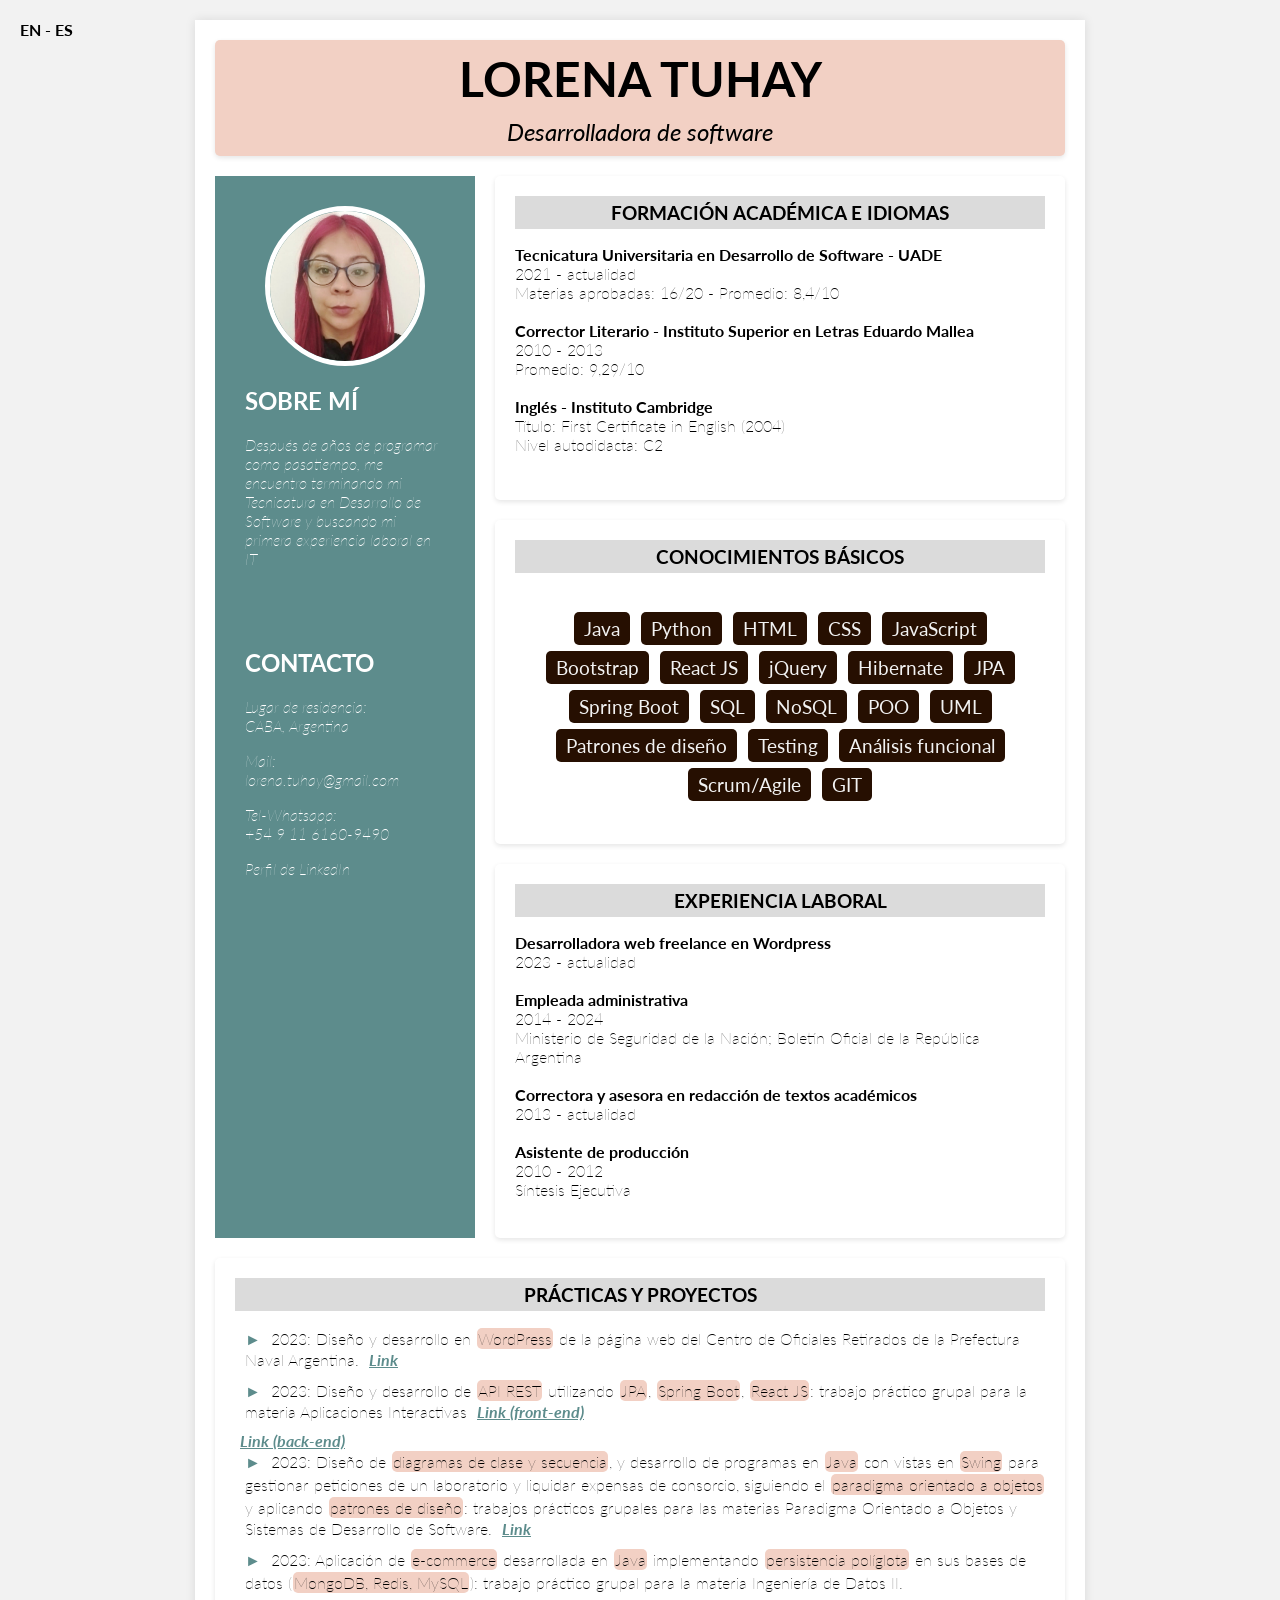
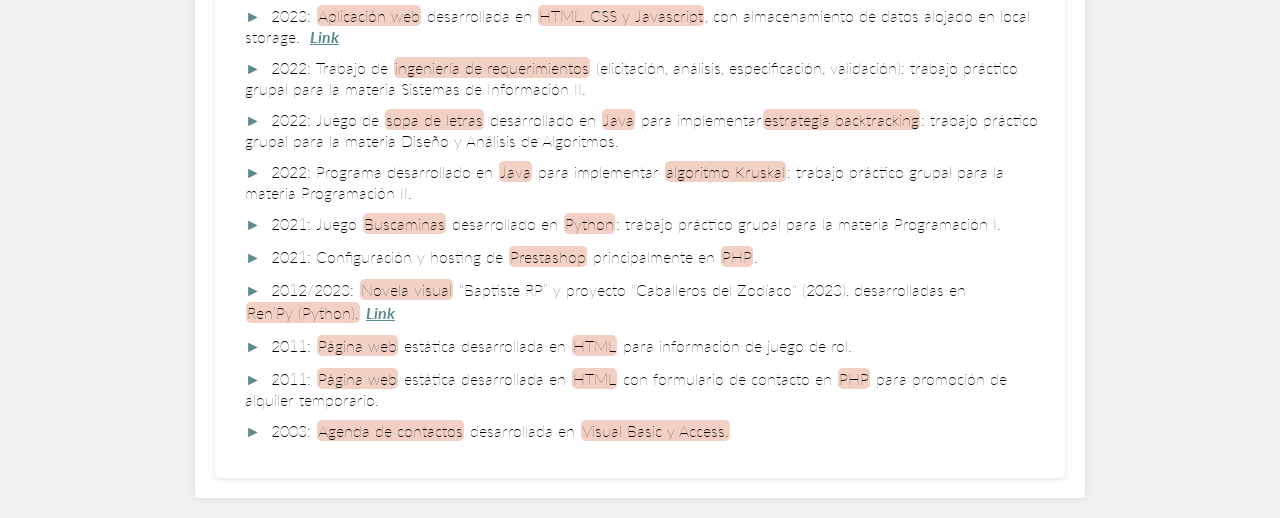
==== commit 994b76be: "Add files via upload" ====
--- a/index.html
+++ b/index.html
@@ -1,57 +1,57 @@
 <!DOCTYPE html>
-<html lang="en">
+<html lang="es">
 <head>
 <meta charset="UTF-8">
 <meta name="viewport" content="width=device-width, initial-scale=1.0">
-<title>Lorena Tuhay's CV</title>
+<title>CV Lorena Tuhay</title>
 <link rel="stylesheet" href="styles.css">
 </head>
 <body>
   <div class="languaje">
-    EN - <a class="languajel" href="https://ltuhay.github.io/cv-es/">ES</a>
+    <a class="languajel" href="https://ltuhay.github.io/cv-en/">EN</a> - ES
   </div>
 <div class="container">
   <header>
     <div class="header-content">
       <div class="header-text">
         <h1>LORENA TUHAY</h1>
-        <p class="developer">Software Developer</p>
+        <p class="developer">Desarrolladora de software</p>
       </div>
     </div>
   </header>
   <div class="side-column">
     <div class="personal-info">
-      <img class="pic" src="pic.jpg">
+      <img class="foto" src="foto.jpg">
         <div class="personal">
-            <h2>ABOUT ME</h2>
-            <p>After years of programming as a hobby, I am currently finishing my degree in Software Development and seeking my first IT work experience.</p>
+            <h2>SOBRE MÍ</h2>
+            <p>Después de años de programar como pasatiempo, me encuentro terminando mi Tecnicatura en Desarrollo de Software y buscando mi primera experiencia laboral en IT</p>
         </div>
         <div class="personal"> 
-            <h2>CONTACT</h2>
-            <p>Location: <br>Buenos Aires, Argentina</p>
-            <p>Email: <br><a class="link-data" href="mailto:lorena.tuhay@gmail.com">lorena.tuhay@gmail.com</a></p>
-            <p>Phone-WhatsApp: <br><a class="link-data" href="https://wa.me/5491161609490">+54 9 11 6160-9490</a></p>
-            <p><a class="link-data" href="https://www.linkedin.com/in/lorena-tuhay-292085218/">LinkedIn profile</a></p>
+            <h2>CONTACTO</h2>
+            <p>Lugar de residencia: <br>CABA, Argentina</p>
+            <p>Mail: <br><a class="link-datos" href="mailto:lorena.tuhay@gmail.com">lorena.tuhay@gmail.com</a></p>
+            <p>Tel-Whatsapp: <br><a class="link-datos" href="https://wa.me/5491161609490">+54 9 11 6160-9490</a></p>
+            <p><a class="link-datos" href="https://www.linkedin.com/in/lorena-tuhay-292085218/">Perfil de LinkedIn</a></p>
         </div>
     </div>
   </div>
 
     <div class="section educ">
-      <h2>EDUCATION AND LANGUAGES</h2>
-      <p class="subt">Associate Degree in Software Development - UADE</p>
-      <p class="text">2021 - Present </p>
-      <p class="text">Approved courses: 16/20 - Average grade: 8.4/10</p>
+      <h2>FORMACIÓN ACADÉMICA E IDIOMAS</h2>
+      <p class="subt">Tecnicatura Universitaria en Desarrollo de Software - UADE</p>
+      <p class="text">2021 - actualidad </p>
+      <p class="text">Materias aprobadas: 16/20 - Promedio: 8,4/10</p>
       <br>
-      <p class="subt">Literary Corrector - Instituto Superior en Letras Eduardo Mallea</p>
+      <p class="subt">Corrector Literario - Instituto Superior en Letras Eduardo Mallea</p>
       <p class="text">2010 - 2013 </p>
-      <p class="text">Average grade: 9.29/10</p>
+      <p class="text">Promedio: 9,29/10  </p>
       <br>
-      <p class="subt">English - Cambridge Institute</p>
-      <p class="text">Certificate: First Certificate in English (2004)  </p>
-      <p class="text"> Autodidactic level: C2 </p>
+      <p class="subt">Inglés - Instituto Cambridge</p>
+      <p class="text">Título: First Certificate in English (2004)  </p>
+      <p class="text"> Nivel autodidacta: C2 </p>
     </div>
     <div class="section sw">
-        <h2>BASIC SKILLS</h2>
+        <h2>CONOCIMIENTOS BÁSICOS</h2>
         <div class="skillbox">
           <span class="skill">Java</span>
           <span class="skill">Python</span>
@@ -59,57 +59,57 @@
           <span class="skill">CSS</span>
           <span class="skill">JavaScript</span>
           <span class="skill">Bootstrap</span>
+          <span class="skill">React JS</span>
           <span class="skill">jQuery</span>
           <span class="skill">Hibernate</span>
           <span class="skill">JPA</span>
           <span class="skill">Spring Boot</span>
           <span class="skill">SQL</span>
           <span class="skill">NoSQL</span>
-          <span class="skill">OOP</span>
+          <span class="skill">POO</span>
           <span class="skill">UML</span>
-          <span class="skill">Design Patterns</span>
+          <span class="skill">Patrones de diseño</span>
           <span class="skill">Testing</span>
-          <span class="skill">Functional Analysis</span>
+          <span class="skill">Análisis funcional</span>
           <span class="skill">Scrum/Agile</span>
           <span class="skill">GIT</span>
-          <span class="skill">React JS</span>
         </div>
       </div>
 
       <div class="section xp">
-        <h2>WORK EXPERIENCE</h2>
-        <p class="subt">Freelance Wordpress Web Developer </p>
-        <p class="text">2023 - Present </p>
+        <h2>EXPERIENCIA LABORAL</h2>
+        <p class="subt">Desarrolladora web freelance en Wordpress </p>
+        <p class="text">2023 - actualidad </p>
         <br>
-        <p class="subt">Administrative Assistant</p>
+        <p class="subt">Empleada administrativa </p>
         <p class="text">2014 - 2024 </p>
         <p class="text">Ministerio de Seguridad de la Nación; Boletín Oficial de la República Argentina</p>
         <br>
-        <p class="subt">Corrector and Academic Writing Consultant</p>
-        <p class="text">2013 - Present </p>
+        <p class="subt">Correctora y asesora en redacción de textos académicos</p>
+        <p class="text">2013 - actualidad </p>
         <br>
-        <p class="subt">Production Assistant </p>
+        <p class="subt">Asistente de producción </p>
         <p class="text">2010 - 2012 </p>
         <p class="text">Síntesis Ejecutiva</p>
         <br>
     </div>  
     <div class="section proj">
-        <h2>PRACTICES AND PROJECTS</h2>
+        <h2>PRÁCTICAS Y PROYECTOS</h2>
         <ul class="project-list">
-          <li>2023: Design and development of the new website for the Prefectura Naval Argentina Retired Officers Association using <span class="hl">WordPress</span>. <a class="link" target="_blank" href="https://corpna.mutual.ar/">Link</a></li>
-          <li>2023: <span class="hl">REST API</span> design and development using <span class="hl">JPA</span>, <span class="hl">Spring Boot</span>, <span class="hl">React JS</span>: group assignment for Interactive Applications course. <a class="link" target="_blank" href="https://github.com/LTuhay/reclamos_front">Link (front-end)</a></li> <a class="link" target="_blank" href="https://github.com/LTuhay/reclamos_back">Link (back-end)</a></li>
-          <li>2023: Design of <span class="hl">class and sequence diagrams</span>, and development of <span class="hl">Java</span> applications with <span class="hl">Swing</span> interfaces for managing laboratory requests and building expenses calculations, following the <span class="hl">object-oriented paradigm</span> and applying <span class="hl">design patterns</span>: group assignments for Object-Oriented Paradigm and Software Development Systems courses. <a class="link" target="_blank" href="https://github.com/LTuhay/expensas">Link</a></li>
-          <li>2023: <span class="hl">E-commerce application</span> developed in <span class="hl">Java</span> implementing <span class="hl">polyglot persistence</span> in its databases (<span class="hl">MongoDB, Redis, MySQL</span>): group assignment for Data Engineering II course.</li>
-          <li>2023: <span class="hl">Web application</span> developed in <span class="hl">HTML, CSS, and Javascript</span>, with data storage hosted in local storage. <a class="link" target="_blank" href="https://64541ad31f47810dac352b8a--glowing-dusk-a3941d.netlify.app/">Link</a>
-          <li>2022: <span class="hl">Requirements engineering</span> project (elicitation, analysis, specification, validation): group assignment for Information Systems II course.</li>
-          <li>2022: <span class="hl">Word search game</span> developed in <span class="hl">Java</span> to implement <span class="hl">backtracking strategy</span>: group assignment for Design and Analysis of Algorithms course.</li>
-          <li>2022: <span class="hl">Java</span> program to implement <span class="hl">Kruskal algorithm</span>: group assignment for Programming II course.</li>
-          <li>2021: <span class="hl">Minesweeper game</span> developed in <span class="hl">Python</span>: group assignment for Programming I course.</li>
-          <li>2021: <span class="hl">Prestashop</span> installation and configuration mainly in <span class="hl">PHP</span>.</li>
-          <li>2012/2023: <span class="hl">Visual novel</span> "Baptiste RP" and "Saint Seiya" project (2023), developed in <span class="hl">Ren’Py (Python).</span><a class="link" target="_blank" href="games.html">Link</a></li>
-          <li>2011: Static <span class="hl">web page</span> developed in <span class="hl">HTML</span> for a role-playing game.</li>
-          <li>2011: Static <span class="hl">web page</span> developed in <span class="hl">HTML</span> with <span class="hl">PHP</span> contact form for temporary rental promotion.</li>
-          <li>2003: <span class="hl">Contact list application</span> developed in <span class="hl">Visual Basic and Access.</span></li>
+          <li>2023: Diseño y desarrollo en <span class="hl">WordPress</span> de la página web del Centro de Oficiales Retirados de la Prefectura Naval Argentina. <a class="link" target="_blank" href="https://corpna.mutual.ar/">Link</a></li>
+          <li>2023: Diseño y desarrollo de <span class="hl">API REST</span> utilizando <span class="hl">JPA</span>, <span class="hl">Spring Boot</span>, <span class="hl">React JS</span>: trabajo práctico grupal para la materia Aplicaciones Interactivas <a class="link" target="_blank" href="https://github.com/LTuhay/reclamos_front">Link (front-end)</a></li> <a class="link" target="_blank" href="https://github.com/LTuhay/reclamos_back">Link (back-end)</a></li>
+          <li>2023: Diseño de <span class="hl">diagramas de clase y secuencia</span>, y desarrollo de programas en <span class="hl">Java</span> con vistas en <span class="hl">Swing</span> para gestionar peticiones de un laboratorio y liquidar expensas de consorcio, siguiendo el <span class="hl">paradigma orientado a objetos</span> y aplicando <span class="hl">patrones de diseño</span>: trabajos prácticos grupales para las materias Paradigma Orientado a Objetos y Sistemas de Desarrollo de Software. <a class="link" target="_blank" href="https://github.com/LTuhay/expensas">Link</a></li>
+          <li>2023: Aplicación de <span class="hl">e-commerce</span> desarrollada en <span class="hl">Java</span> implementando <span class="hl">persistencia políglota</span> en sus bases de datos (<span class="hl">MongoDB, Redis, MySQL</span>): trabajo práctico grupal para la materia Ingeniería de Datos II.</li>
+          <li>2023: <span class="hl">Aplicación web</span> desarrollada en <span class="hl">HTML, CSS y Javascript</span>, con almacenamiento de datos alojado en local storage. <a class="link" target="_blank" href="https://64541ad31f47810dac352b8a--glowing-dusk-a3941d.netlify.app/">Link</a>
+          <li>2022: Trabajo de <span class="hl">ingeniería de requerimientos</span> (elicitación, análisis, especificación, validación): trabajo práctico grupal para la materia Sistemas de Información II.</li>
+          <li>2022: Juego de <span class="hl">sopa de letras</span> desarrollado en <span class="hl">Java</span> para implementar<span class="hl">estrategia backtracking</span>: trabajo práctico grupal para la materia Diseño y Análisis de Algoritmos.</li>
+          <li>2022: Programa desarrollado en <span class="hl">Java</span> para implementar <span class="hl">algoritmo Kruskal</span>: trabajo práctico grupal para la materia Programación II.</li>
+          <li>2021: Juego <span class="hl">Buscaminas</span> desarrollado en <span class="hl">Python</span>: trabajo práctico grupal para la materia Programación I.</li>
+          <li>2021: Configuración y hosting de <span class="hl">Prestashop</span> principalmente en <span class="hl">PHP</span>.</li>
+          <li>2012/2023: <span class="hl">Novela visual</span> “Baptiste RP” y proyecto "Caballeros del Zodíaco" (2023), desarrolladas en <span class="hl">Ren’Py (Python).</span><a class="link" target="_blank" href="juegos.html">Link</a></li>
+          <li>2011: <span class="hl">Página web</span> estática desarrollada en <span class="hl">HTML</span> para información de juego de rol.</li>
+          <li>2011: <span class="hl">Página web</span> estática desarrollada en <span class="hl">HTML</span> con formulario de contacto en <span class="hl">PHP</span> para promoción de alquiler temporario.</li>
+          <li>2003: <span class="hl">Agenda de contactos</span> desarrollada en <span class="hl">Visual Basic y Access.</span></li>
         </ul>  
   </div>
 </div>
